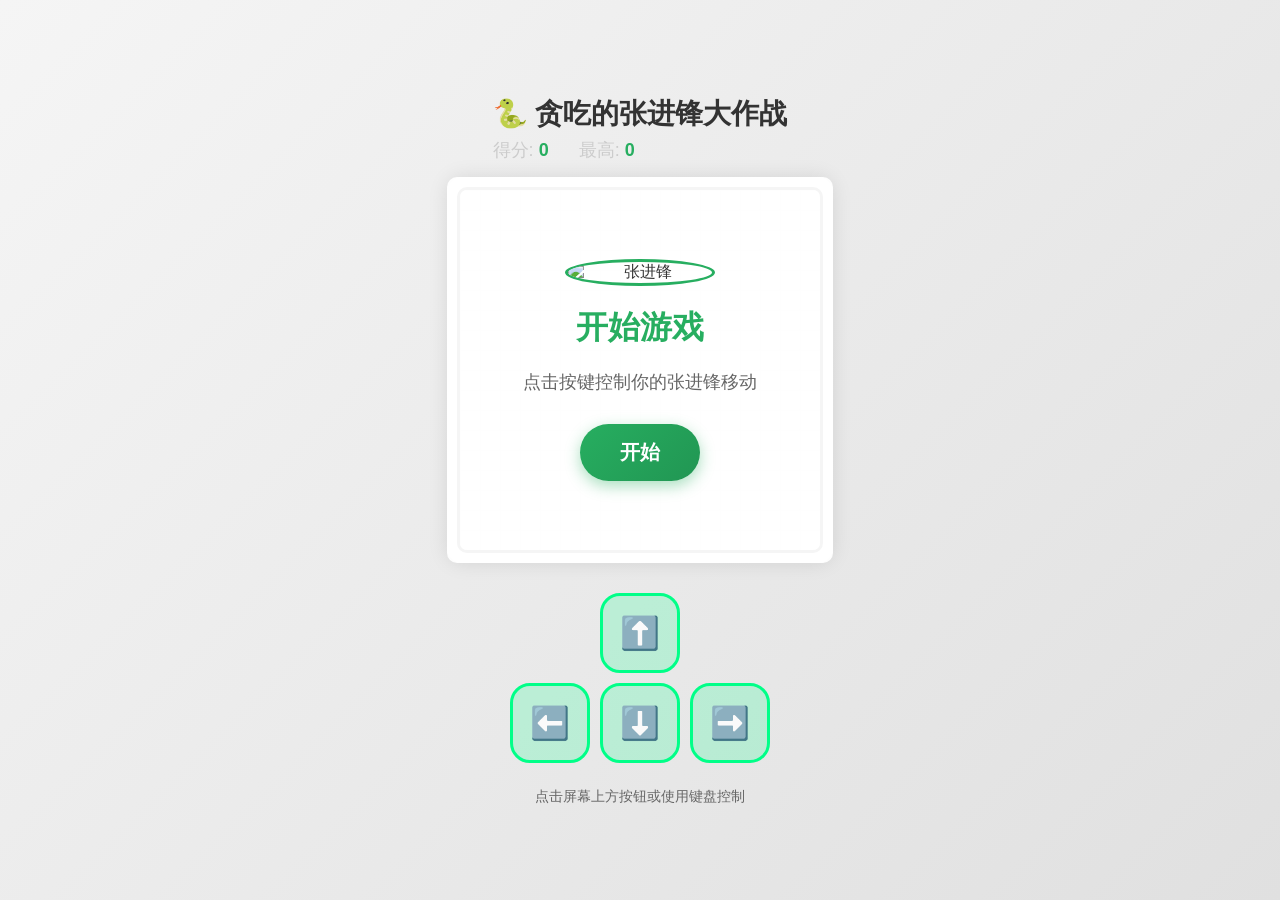
==== index.html @ 3fb78511 "fix: show text on every eat" ====
<!DOCTYPE html>
<html lang="zh-CN">
<head>
    <meta charset="UTF-8">
    <meta name="viewport" content="width=device-width, initial-scale=1.0, maximum-scale=1.0, user-scalable=no">
    <title>贪吃的张进锋大作战</title>
    <style>
        * {
            margin: 0;
            padding: 0;
            box-sizing: border-box;
            touch-action: manipulation;
        }

        body {
            font-family: 'Segoe UI', 'PingFang SC', sans-serif;
            background: linear-gradient(135deg, #f5f5f5 0%, #e0e0e0 100%);
            min-height: 100vh;
            display: flex;
            flex-direction: column;
            align-items: center;
            justify-content: center;
            overflow: hidden;
            padding: 10px;
        }

        .game-container {
            display: flex;
            flex-direction: column;
            align-items: center;
            gap: 15px;
            width: 100%;
            max-width: 400px;
        }

        .header {
            text-align: center;
            color: #fff;
        }

        .header h1 {
            font-size: 28px;
            color: #333;
            margin-bottom: 5px;
        }

        .score-board {
            display: flex;
            gap: 30px;
            font-size: 18px;
            color: #ccc;
        }

        .score-board span {
            color: #27ae60;
            font-weight: bold;
        }

        .game-wrapper {
            position: relative;
            background: #fff;
            border-radius: 15px;
            padding: 10px;
            box-shadow: 0 0 20px rgba(0,0,0,0.1);
        }

        #gameCanvas {
            display: block;
            background: #ffffff;
            border: 3px solid #333;
            border-radius: 10px;
        }

        .start-screen, .game-over-screen {
            position: absolute;
            top: 0;
            left: 0;
            right: 0;
            bottom: 0;
            background: rgba(255, 255, 255, 0.95);
            display: flex;
            flex-direction: column;
            align-items: center;
            justify-content: center;
            border-radius: 10px;
            color: #333;
            text-align: center;
            padding: 20px;
        }

        .start-screen h2, .game-over-screen h2 {
            font-size: 32px;
            color: #27ae60;
            margin-bottom: 20px;
        }

        .start-screen p, .game-over-screen p {
            font-size: 18px;
            color: #666;
            margin-bottom: 30px;
        }

        .final-score {
            font-size: 48px;
            color: #27ae60;
            font-weight: bold;
            margin: 20px 0;
        }

        .btn {
            background: linear-gradient(135deg, #27ae60 0%, #219653 100%);
            color: #fff;
            border: none;
            padding: 15px 40px;
            font-size: 20px;
            font-weight: bold;
            border-radius: 30px;
            cursor: pointer;
            box-shadow: 0 5px 15px rgba(39, 174, 96, 0.4);
            transition: transform 0.2s, box-shadow 0.2s;
        }

        .btn:active {
            transform: scale(0.95);
            box-shadow: 0 2px 10px rgba(39, 174, 96, 0.3);
        }

        .controls {
            display: grid;
            grid-template-columns: repeat(3, 1fr);
            gap: 10px;
            width: 260px;
            margin: 15px auto 0;
        }

        .control-btn {
            width: 80px;
            height: 80px;
            background: rgba(0, 255, 136, 0.2);
            border: 3px solid #00ff88;
            border-radius: 20px;
            color: #00ff88;
            font-size: 32px;
            display: flex;
            align-items: center;
            justify-content: center;
            cursor: pointer;
            transition: all 0.2s;
            user-select: none;
            -webkit-tap-highlight-color: transparent;
        }

        .control-btn:active {
            background: rgba(0, 255, 136, 0.3);
            transform: scale(0.95);
        }

        .control-btn.up { grid-column: 2; }
        .control-btn.left { grid-column: 1; grid-row: 2; }
        .control-btn.down { grid-column: 2; grid-row: 2; }
        .control-btn.right { grid-column: 3; grid-row: 2; }

        .tips { font-size: 18px;
            color: #666;
            font-size: 14px;
            text-align: center;
            margin-top: 10px;
        }

        .hidden {
            display: none !important;
        }

        @keyframes pulse {
            0%, 100% { opacity: 1; }
            50% { opacity: 0.5; }
        }

        .loading {
            animation: pulse 1.5s infinite;
        }
    </style>
</head>
<body>
    <div class="game-container">
        <div class="header">
            <h1>🐍 贪吃的张进锋大作战</h1>
            <div class="score-board">
                <div>得分: <span id="score">0</span></div>
                <div>最高: <span id="highScore">0</span></div>
            </div>
        </div>

        <div class="game-wrapper">
            <canvas id="gameCanvas"></canvas>
            
            <div class="start-screen" id="startScreen">
                <img src="https://raw.githubusercontent.com/ciccicicii/snake-game/main/images/avatar.jpg" alt="张进锋" style="width:150px;border-radius:50%;margin-bottom:20px;border:3px solid #27ae60;">
                <h2>开始游戏</h2>
                <p>点击按键控制你的张进锋移动</p>
                <button class="btn" onclick="startGame()">开始</button>
            </div>

            <div class="game-over-screen hidden" id="gameOverScreen">
                <h2>游戏结束</h2>
                <p>最终得分</p>
                <div class="final-score" id="finalScore">0</div>
                <button class="btn" onclick="startGame()">再来一局</button>
            </div>
        </div>

        <div class="controls">
            <button class="control-btn up" onclick="changeDirection('up')">⬆️</button>
            <button class="control-btn left" onclick="changeDirection('left')">⬅️</button>
            <button class="control-btn down" onclick="changeDirection('down')">⬇️</button>
            <button class="control-btn right" onclick="changeDirection('right')">➡️</button>
        </div>

        <div class="tips">点击屏幕上方按钮或使用键盘控制</div>
    </div>

    <script>
        const canvas = document.getElementById('gameCanvas');
        const ctx = canvas.getContext('2d');
        
        // 游戏配置
        const GRID_SIZE = 20;
        let GRID_COUNT = 18;
        
        // 调整画布大小
        function resizeCanvas() {
            const maxSize = Math.min(window.innerWidth - 40, 360);
            canvas.width = maxSize;
            canvas.height = maxSize;
            GRID_COUNT = Math.floor(maxSize / GRID_SIZE);
        }
        
        resizeCanvas();
        window.addEventListener('resize', resizeCanvas);
        
        // 游戏状态
        let snake = [];
        let food = {};
        let direction = 'right';
        let nextDirection = 'right';
        let score = 0;
        let combo = 0; // 连击计数器
        let highScore = localStorage.getItem('snakeHighScore') || 0;
        let gameLoop = null;
        let gameSpeed = 250;
        let isGameRunning = false;
        
        // 显示最高分
        document.getElementById('highScore').textContent = highScore;
        
        // 初始化蛇
        function initSnake() {
            snake = [
                { x: 5, y: Math.floor(GRID_COUNT / 2) },
                { x: 4, y: Math.floor(GRID_COUNT / 2) },
                { x: 3, y: Math.floor(GRID_COUNT / 2) }
            ];
        }
        
        // 生成食物
        function generateFood() {
            let validPosition = false;
            while (!validPosition) {
                food = {
                    x: Math.floor(Math.random() * GRID_COUNT),
                    y: Math.floor(Math.random() * GRID_COUNT)
                };
                validPosition = !snake.some(segment => 
                    segment.x === food.x && segment.y === food.y
                );
            }
        }
        
        // 绘制游戏
        function draw() {
            // 清空画布
            ctx.fillStyle = '#ffffff';
            ctx.fillRect(0, 0, canvas.width, canvas.height);
            
            // 绘制网格
            ctx.strokeStyle = '#eee';
            for (let i = 0; i <= GRID_COUNT; i++) {
                ctx.beginPath();
                ctx.moveTo(i * GRID_SIZE, 0);
                ctx.lineTo(i * GRID_SIZE, canvas.height);
                ctx.stroke();
                ctx.beginPath();
                ctx.moveTo(0, i * GRID_SIZE);
                ctx.lineTo(canvas.width, i * GRID_SIZE);
                ctx.stroke();
            }
            
            // 绘制食物
            const foodGradient = ctx.createRadialGradient(
                food.x * GRID_SIZE + GRID_SIZE / 2,
                food.y * GRID_SIZE + GRID_SIZE / 2,
                0,
                food.x * GRID_SIZE + GRID_SIZE / 2,
                food.y * GRID_SIZE + GRID_SIZE / 2,
                GRID_SIZE / 2
            );
            foodGradient.addColorStop(0, '#e74c3c');
            foodGradient.addColorStop(1, '#c0392b');
            ctx.fillStyle = foodGradient;
            ctx.beginPath();
            ctx.arc(
                food.x * GRID_SIZE + GRID_SIZE / 2,
                food.y * GRID_SIZE + GRID_SIZE / 2,
                GRID_SIZE / 2 - 2,
                0,
                Math.PI * 2
            );
            ctx.fill();
            
            // 绘制蛇
            snake.forEach((segment, index) => {
                const isHead = index === 0;
                const alpha = 1 - (index / snake.length) * 0.3;
                
                if (isHead) {
                    ctx.fillStyle = '#27ae60';
                    ctx.shadowColor = '#27ae60';
                    ctx.shadowBlur = 5;
                } else {
                    ctx.fillStyle = `rgba(39, 174, 96, ${alpha})`;
                    ctx.shadowBlur = 0;
                }
                
                ctx.beginPath();
                ctx.roundRect(
                    segment.x * GRID_SIZE + 1,
                    segment.y * GRID_SIZE + 1,
                    GRID_SIZE - 2,
                    GRID_SIZE - 2,
                    5
                );
                ctx.fill();
                ctx.shadowBlur = 0;
            });
        }
        
        // 更新游戏状态
        function update() {
            direction = nextDirection;
            
            const head = { ...snake[0] };
            
            switch (direction) {
                case 'up': head.y--; break;
                case 'down': head.y++; break;
                case 'left': head.x--; break;
                case 'right': head.x++; break;
            }
            
            // 撞墙检测
            if (head.x < 0 || head.x >= GRID_COUNT || head.y < 0 || head.y >= GRID_COUNT) {
                gameOver();
                return;
            }
            
            // 撞自己检测
            if (snake.some(segment => segment.x === head.x && segment.y === head.y)) {
                gameOver();
                return;
            }
            
            snake.unshift(head);
            
            // 吃到食物
            if (head.x === food.x && head.y === food.y) {
                score += 10;
                combo++; // 连击+1
                document.getElementById('score').textContent = score;
                
                // 显示特效
                showAvatarEffect();
                
                // 每50分加速
                if (score % 100 === 0 && gameSpeed > 80) {
                    gameSpeed -= 5;
                    clearInterval(gameLoop);
                    gameLoop = setInterval(gameStep, gameSpeed);
                }
                
                generateFood();
            } else {
                snake.pop();
            }
            
            draw();
        }
        
        // 单步游戏
        function gameStep() {
            update();
        }
        
        // 头像特效
        function showAvatarEffect() {
            // 连击文字 - 改成从1开始显示
            const texts = {
                1: 'Nice!',
                2: 'man!',
                3: 'Mamba out',
                4: 'what can I say?',
                5: 'This is absolutely crazy!'
            };
            
            const text = texts[combo] || '';
            
            const container = document.createElement('div');
            container.style.cssText = 'position:fixed;top:0;left:0;right:0;bottom:0;display:flex;flex-direction:column;align-items:center;justify-content:center;z-index:9999;pointer-events:none;';
            
            const avatar = document.createElement('img');
            avatar.src = 'https://raw.githubusercontent.com/ciccicicii/snake-game/main/images/avatar.jpg';
            avatar.style.cssText = 'width:0;border-radius:50%;border:6px solid #27ae60;box-shadow:0 0 50px #27ae60;';
            
            container.appendChild(avatar);
            
            if (text) {
                const textDiv = document.createElement('div');
                textDiv.textContent = text;
                textDiv.style.cssText = 'color:#fff;font-size:32px;font-weight:bold;margin-top:15px;text-shadow:2px 2px 4px rgba(0,0,0,0.8);font-family:Arial,sans-serif;';
                container.appendChild(textDiv);
            }
            
            document.body.appendChild(container);
            
            // 动画效果 - 头像出现
            setTimeout(() => {
                avatar.style.transition = 'all 0.15s ease-out';
                avatar.style.width = '180px';
            }, 10);
            
            // 文字显示
            if (text) {
                setTimeout(() => {
                    textDiv.style.transition = 'all 0.15s ease-out';
                    textDiv.style.transform = 'scale(1.1)';
                }, 100);
            }
            
            // 消失
            setTimeout(() => {
                avatar.style.transition = 'all 0.3s ease-in';
                avatar.style.width = '250px';
                avatar.style.opacity = '0';
                if (text) {
                    textDiv.style.transition = 'all 0.3s ease-in';
                    textDiv.style.opacity = '0';
                }
            }, 600);
            
            setTimeout(() => {
                container.remove();
            }, 1000);
        }
        
        // 开始游戏
        function startGame() {
            document.getElementById('startScreen').classList.add('hidden');
            document.getElementById('gameOverScreen').classList.add('hidden');
            
            initSnake();
            generateFood();
            score = 0;
            combo = 0;
            gameSpeed = 180;
            direction = 'right';
            nextDirection = 'right';
            document.getElementById('score').textContent = score;
            
            if (gameLoop) clearInterval(gameLoop);
            gameLoop = setInterval(gameStep, gameSpeed);
            isGameRunning = true;
            
            draw();
        }
        
        // 游戏结束
        function gameOver() {
            isGameRunning = false;
            clearInterval(gameLoop);
            combo = 0; // 重置连击
            
            if (score > highScore) {
                highScore = score;
                localStorage.setItem('snakeHighScore', highScore);
                document.getElementById('highScore').textContent = highScore;
            }
            
            document.getElementById('finalScore').textContent = score;
            document.getElementById('gameOverScreen').classList.remove('hidden');
        }
        
        // 改变方向
        function changeDirection(dir) {
            if (!isGameRunning) return;
            
            const opposites = {
                'up': 'down',
                'down': 'up',
                'left': 'right',
                'right': 'left'
            };
            
            if (opposites[dir] !== direction) {
                nextDirection = dir;
            }
        }
        
        // 键盘控制
        document.addEventListener('keydown', (e) => {
            if (!isGameRunning) return;
            
            const keyMap = {
                'ArrowUp': 'up',
                'ArrowDown': 'down',
                'ArrowLeft': 'left',
                'ArrowRight': 'right',
                'w': 'up',
                's': 'down',
                'a': 'left',
                'd': 'right'
            };
            
            const dir = keyMap[e.key];
            if (dir) {
                e.preventDefault();
                changeDirection(dir);
            }
        });
        
        // 触摸滑动控制
        let touchStartX = 0;
        let touchStartY = 0;
        
        canvas.addEventListener('touchstart', (e) => {
            touchStartX = e.touches[0].clientX;
            touchStartY = e.touches[0].clientY;
        });
        
        canvas.addEventListener('touchend', (e) => {
            if (!isGameRunning) return;
            
            const touchEndX = e.changedTouches[0].clientX;
            const touchEndY = e.changedTouches[0].clientY;
            
            const diffX = touchEndX - touchStartX;
            const diffY = touchEndY - touchStartY;
            
            const minSwipe = 30;
            
            if (Math.abs(diffX) > Math.abs(diffY)) {
                if (diffX > minSwipe) changeDirection('right');
                else if (diffX < -minSwipe) changeDirection('left');
            } else {
                if (diffY > minSwipe) changeDirection('down');
                else if (diffY < -minSwipe) changeDirection('up');
            }
        });
        
        // 阻止默认触摸行为
        document.addEventListener('touchmove', (e) => {
            e.preventDefault();
        }, { passive: false });
        
        // 初始化显示
        draw();
    </script>
</body>
</html>
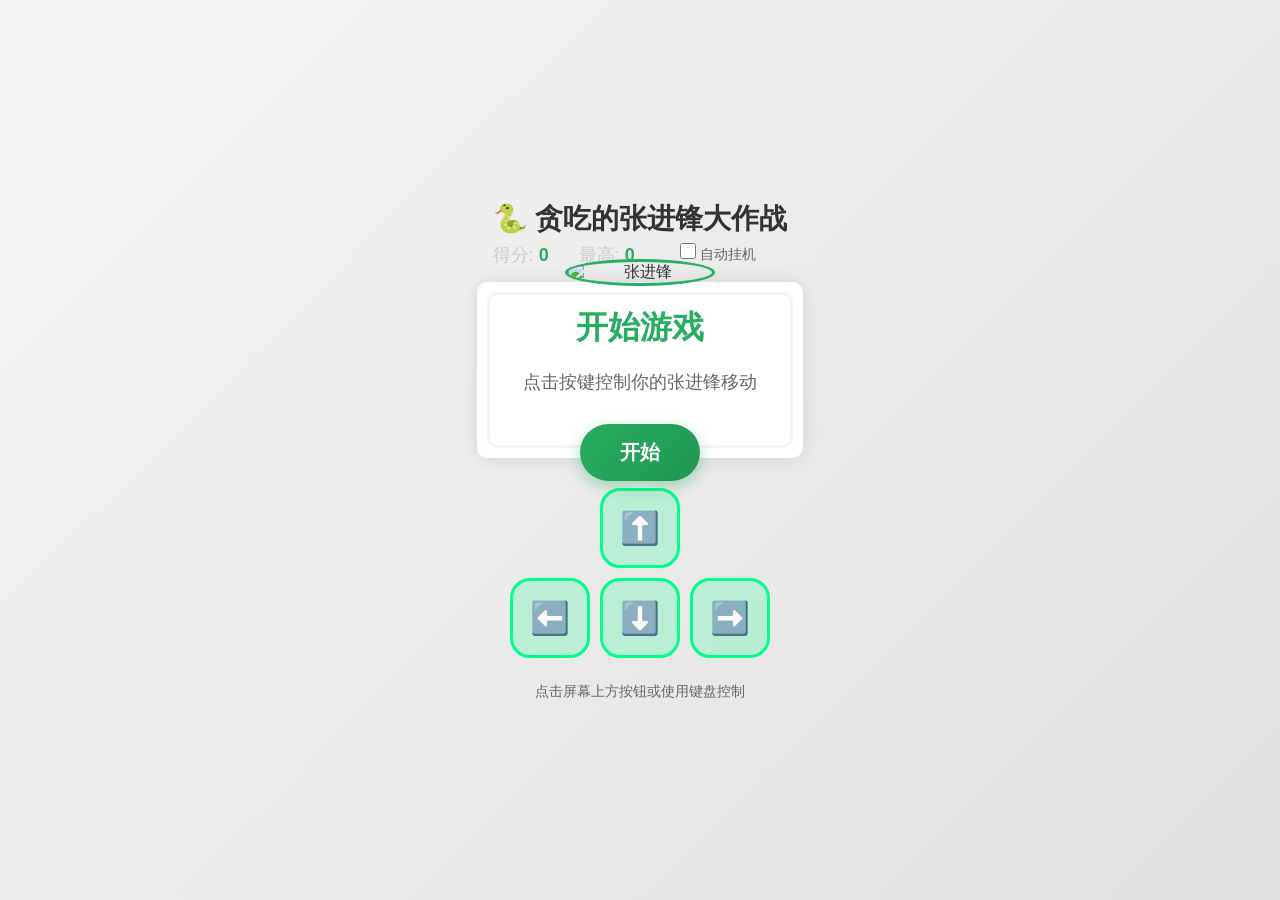
==== commit 5988c7b9: "feat: add auto mode" ====
--- a/index.html
+++ b/index.html
@@ -188,6 +188,11 @@
             <div class="score-board">
                 <div>得分: <span id="score">0</span></div>
                 <div>最高: <span id="highScore">0</span></div>
+                <div style="margin-left:15px;">
+                    <label style="color:#666;font-size:14px;cursor:pointer;">
+                        <input type="checkbox" id="autoMode" onchange="toggleAutoMode(this.checked)" style="width:16px;height:16px;"> 自动挂机
+                    </label>
+                </div>
             </div>
         </div>
 
@@ -249,6 +254,73 @@
         let gameLoop = null;
         let gameSpeed = 250;
         let isGameRunning = false;
+        let autoMode = false; // 作弊模式
+        let autoLoop = null; // 自动模式定时器
+        
+        // BFS 寻路算法
+        function findPath() {
+            const head = snake[0];
+            const target = food;
+            
+            // BFS
+            const queue = [{ x: head.x, y: head.y, path: [] }];
+            const visited = new Set();
+            visited.add(`${head.x},${head.y}`);
+            
+            while (queue.length > 0) {
+                const current = queue.shift();
+                
+                if (current.x === target.x && current.y === target.y) {
+                    return current.path[0]; // 返回第一步
+                }
+                
+                // 四个方向
+                const directions = [
+                    { dx: 0, dy: -1, dir: 'up' },
+                    { dx: 0, dy: 1, dir: 'down' },
+                    { dx: -1, dy: 0, dir: 'left' },
+                    { dx: 1, dy: 0, dir: 'right' }
+                ];
+                
+                for (const d of directions) {
+                    const nx = current.x + d.dx;
+                    const ny = current.y + d.dy;
+                    const key = `${nx},${ny}`;
+                    
+                    // 检查边界
+                    if (nx < 0 || nx >= GRID_COUNT || ny < 0 || ny >= GRID_COUNT) continue;
+                    
+                    // 检查是否撞到自己
+                    if (snake.some(s => s.x === nx && s.y === ny)) continue;
+                    
+                    // 检查是否访问过（但路径很短时可以走自己的尾巴）
+                    if (visited.has(key)) continue;
+                    
+                    visited.add(key);
+                    queue.push({
+                        x: nx,
+                        y: ny,
+                        path: [...current.path, d.dir]
+                    });
+                }
+            }
+            
+            return null; // 没找到路径
+        }
+        
+        // 自动模式移动
+        function autoMove() {
+            if (!autoMode || !isGameRunning) return;
+            
+            const nextDir = findPath();
+            if (nextDir) {
+                // 不能直接掉头
+                const opposites = { 'up': 'down', 'down': 'up', 'left': 'right', 'right': 'left' };
+                if (opposites[nextDir] !== direction) {
+                    nextDirection = nextDir;
+                }
+            }
+        }
         
         // 显示最高分
         document.getElementById('highScore').textContent = highScore;
@@ -475,6 +547,33 @@
             nextDirection = 'right';
             document.getElementById('score').textContent = score;
             
+            // 获取自动模式状态
+            autoMode = document.getElementById('autoMode').checked;
+            
+            if (gameLoop) clearInterval(gameLoop);
+            gameLoop = setInterval(gameStep, gameSpeed);
+            isGameRunning = true;
+            
+            // 启动自动移动
+            if (autoLoop) clearInterval(autoLoop);
+            if (autoMode) {
+                autoLoop = setInterval(autoMove, 100);
+            }
+            
+            draw();
+        }
+        
+        // 切换自动模式
+        function toggleAutoMode(enabled) {
+            autoMode = enabled;
+            if (enabled && isGameRunning) {
+                if (autoLoop) clearInterval(autoLoop);
+                autoLoop = setInterval(autoMove, 100);
+            } else if (!enabled && autoLoop) {
+                clearInterval(autoLoop);
+            }
+        }
+            
             if (gameLoop) clearInterval(gameLoop);
             gameLoop = setInterval(gameStep, gameSpeed);
             isGameRunning = true;
@@ -486,6 +585,7 @@
         function gameOver() {
             isGameRunning = false;
             clearInterval(gameLoop);
+            if (autoLoop) clearInterval(autoLoop);
             combo = 0; // 重置连击
             
             if (score > highScore) {
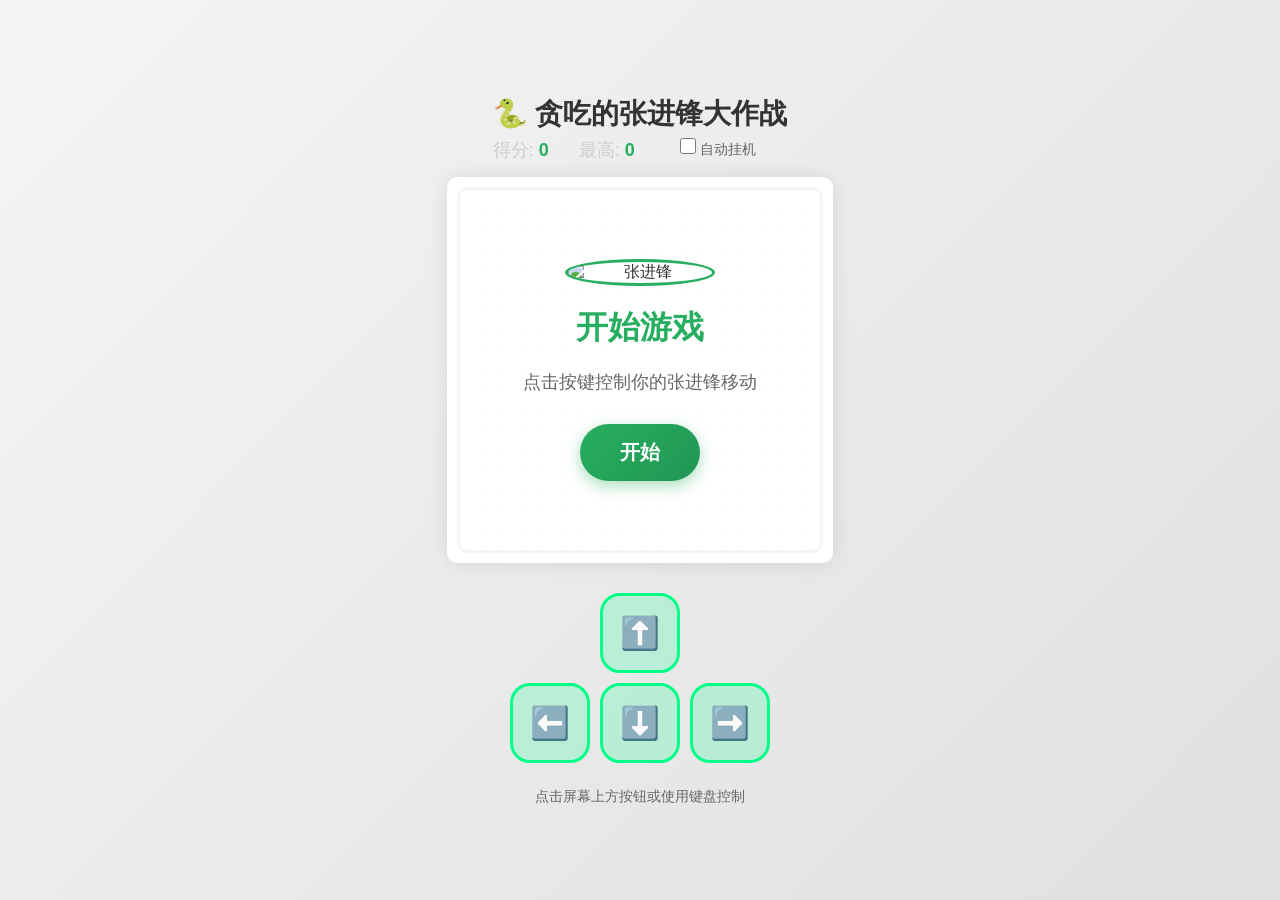
==== commit 4446cc04: "fix: syntax error" ====
--- a/index.html
+++ b/index.html
@@ -574,12 +574,6 @@
             }
         }
             
-            if (gameLoop) clearInterval(gameLoop);
-            gameLoop = setInterval(gameStep, gameSpeed);
-            isGameRunning = true;
-            
-            draw();
-        }
         
         // 游戏结束
         function gameOver() {
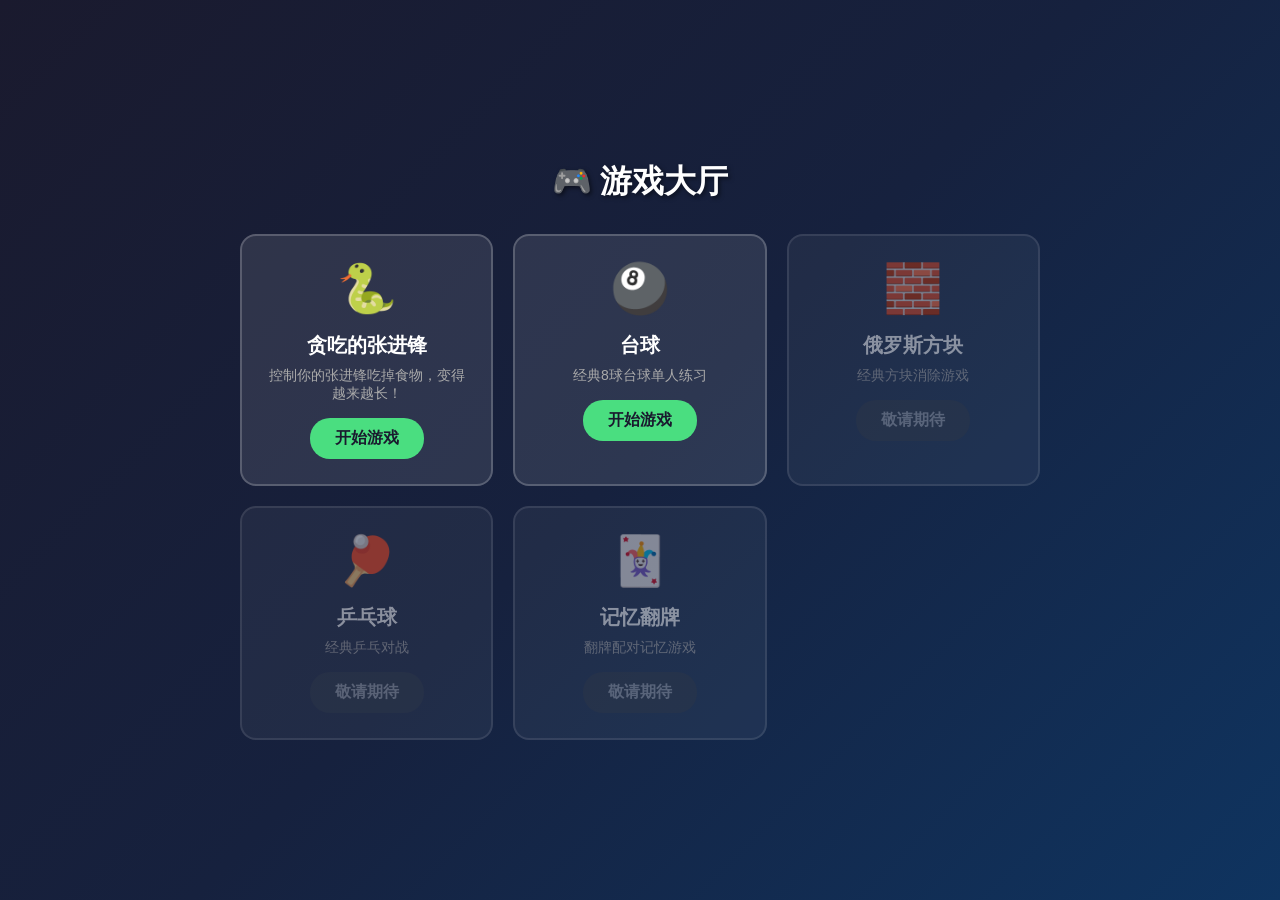
==== commit 733d9866: "Add game hub with pool game and snake game" ====
--- a/index.html
+++ b/index.html
@@ -1,671 +1,155 @@
-<!DOCTYPE html>
-<html lang="zh-CN">
-<head>
-    <meta charset="UTF-8">
-    <meta name="viewport" content="width=device-width, initial-scale=1.0, maximum-scale=1.0, user-scalable=no">
-    <title>贪吃的张进锋大作战</title>
-    <style>
-        * {
-            margin: 0;
-            padding: 0;
-            box-sizing: border-box;
-            touch-action: manipulation;
-        }
-
-        body {
-            font-family: 'Segoe UI', 'PingFang SC', sans-serif;
-            background: linear-gradient(135deg, #f5f5f5 0%, #e0e0e0 100%);
-            min-height: 100vh;
-            display: flex;
-            flex-direction: column;
-            align-items: center;
-            justify-content: center;
-            overflow: hidden;
-            padding: 10px;
-        }
-
-        .game-container {
-            display: flex;
-            flex-direction: column;
-            align-items: center;
-            gap: 15px;
-            width: 100%;
-            max-width: 400px;
-        }
-
-        .header {
-            text-align: center;
-            color: #fff;
-        }
-
-        .header h1 {
-            font-size: 28px;
-            color: #333;
-            margin-bottom: 5px;
-        }
-
-        .score-board {
-            display: flex;
-            gap: 30px;
-            font-size: 18px;
-            color: #ccc;
-        }
-
-        .score-board span {
-            color: #27ae60;
-            font-weight: bold;
-        }
-
-        .game-wrapper {
-            position: relative;
-            background: #fff;
-            border-radius: 15px;
-            padding: 10px;
-            box-shadow: 0 0 20px rgba(0,0,0,0.1);
-        }
-
-        #gameCanvas {
-            display: block;
-            background: #ffffff;
-            border: 3px solid #333;
-            border-radius: 10px;
-        }
-
-        .start-screen, .game-over-screen {
-            position: absolute;
-            top: 0;
-            left: 0;
-            right: 0;
-            bottom: 0;
-            background: rgba(255, 255, 255, 0.95);
-            display: flex;
-            flex-direction: column;
-            align-items: center;
-            justify-content: center;
-            border-radius: 10px;
-            color: #333;
-            text-align: center;
-            padding: 20px;
-        }
-
-        .start-screen h2, .game-over-screen h2 {
-            font-size: 32px;
-            color: #27ae60;
-            margin-bottom: 20px;
-        }
-
-        .start-screen p, .game-over-screen p {
-            font-size: 18px;
-            color: #666;
-            margin-bottom: 30px;
-        }
-
-        .final-score {
-            font-size: 48px;
-            color: #27ae60;
-            font-weight: bold;
-            margin: 20px 0;
-        }
-
-        .btn {
-            background: linear-gradient(135deg, #27ae60 0%, #219653 100%);
-            color: #fff;
-            border: none;
-            padding: 15px 40px;
-            font-size: 20px;
-            font-weight: bold;
-            border-radius: 30px;
-            cursor: pointer;
-            box-shadow: 0 5px 15px rgba(39, 174, 96, 0.4);
-            transition: transform 0.2s, box-shadow 0.2s;
-        }
-
-        .btn:active {
-            transform: scale(0.95);
-            box-shadow: 0 2px 10px rgba(39, 174, 96, 0.3);
-        }
-
-        .controls {
-            display: grid;
-            grid-template-columns: repeat(3, 1fr);
-            gap: 10px;
-            width: 260px;
-            margin: 15px auto 0;
-        }
-
-        .control-btn {
-            width: 80px;
-            height: 80px;
-            background: rgba(0, 255, 136, 0.2);
-            border: 3px solid #00ff88;
-            border-radius: 20px;
-            color: #00ff88;
-            font-size: 32px;
-            display: flex;
-            align-items: center;
-            justify-content: center;
-            cursor: pointer;
-            transition: all 0.2s;
-            user-select: none;
-            -webkit-tap-highlight-color: transparent;
-        }
-
-        .control-btn:active {
-            background: rgba(0, 255, 136, 0.3);
-            transform: scale(0.95);
-        }
-
-        .control-btn.up { grid-column: 2; }
-        .control-btn.left { grid-column: 1; grid-row: 2; }
-        .control-btn.down { grid-column: 2; grid-row: 2; }
-        .control-btn.right { grid-column: 3; grid-row: 2; }
-
-        .tips { font-size: 18px;
-            color: #666;
-            font-size: 14px;
-            text-align: center;
-            margin-top: 10px;
-        }
-
-        .hidden {
-            display: none !important;
-        }
-
-        @keyframes pulse {
-            0%, 100% { opacity: 1; }
-            50% { opacity: 0.5; }
-        }
-
-        .loading {
-            animation: pulse 1.5s infinite;
-        }
-    </style>
-</head>
-<body>
-    <div class="game-container">
-        <div class="header">
-            <h1>🐍 贪吃的张进锋大作战</h1>
-            <div class="score-board">
-                <div>得分: <span id="score">0</span></div>
-                <div>最高: <span id="highScore">0</span></div>
-                <div style="margin-left:15px;">
-                    <label style="color:#666;font-size:14px;cursor:pointer;">
-                        <input type="checkbox" id="autoMode" onchange="toggleAutoMode(this.checked)" style="width:16px;height:16px;"> 自动挂机
-                    </label>
-                </div>
-            </div>
-        </div>
-
-        <div class="game-wrapper">
-            <canvas id="gameCanvas"></canvas>
-            
-            <div class="start-screen" id="startScreen">
-                <img src="https://raw.githubusercontent.com/ciccicicii/snake-game/main/images/avatar.jpg" alt="张进锋" style="width:150px;border-radius:50%;margin-bottom:20px;border:3px solid #27ae60;">
-                <h2>开始游戏</h2>
-                <p>点击按键控制你的张进锋移动</p>
-                <button class="btn" onclick="startGame()">开始</button>
-            </div>
-
-            <div class="game-over-screen hidden" id="gameOverScreen">
-                <h2>游戏结束</h2>
-                <p>最终得分</p>
-                <div class="final-score" id="finalScore">0</div>
-                <button class="btn" onclick="startGame()">再来一局</button>
-            </div>
-        </div>
-
-        <div class="controls">
-            <button class="control-btn up" onclick="changeDirection('up')">⬆️</button>
-            <button class="control-btn left" onclick="changeDirection('left')">⬅️</button>
-            <button class="control-btn down" onclick="changeDirection('down')">⬇️</button>
-            <button class="control-btn right" onclick="changeDirection('right')">➡️</button>
-        </div>
-
-        <div class="tips">点击屏幕上方按钮或使用键盘控制</div>
-    </div>
-
-    <script>
-        const canvas = document.getElementById('gameCanvas');
-        const ctx = canvas.getContext('2d');
-        
-        // 游戏配置
-        const GRID_SIZE = 20;
-        let GRID_COUNT = 18;
-        
-        // 调整画布大小
-        function resizeCanvas() {
-            const maxSize = Math.min(window.innerWidth - 40, 360);
-            canvas.width = maxSize;
-            canvas.height = maxSize;
-            GRID_COUNT = Math.floor(maxSize / GRID_SIZE);
-        }
-        
-        resizeCanvas();
-        window.addEventListener('resize', resizeCanvas);
-        
-        // 游戏状态
-        let snake = [];
-        let food = {};
-        let direction = 'right';
-        let nextDirection = 'right';
-        let score = 0;
-        let combo = 0; // 连击计数器
-        let highScore = localStorage.getItem('snakeHighScore') || 0;
-        let gameLoop = null;
-        let gameSpeed = 250;
-        let isGameRunning = false;
-        let autoMode = false; // 作弊模式
-        let autoLoop = null; // 自动模式定时器
-        
-        // BFS 寻路算法
-        function findPath() {
-            const head = snake[0];
-            const target = food;
-            
-            // BFS
-            const queue = [{ x: head.x, y: head.y, path: [] }];
-            const visited = new Set();
-            visited.add(`${head.x},${head.y}`);
-            
-            while (queue.length > 0) {
-                const current = queue.shift();
-                
-                if (current.x === target.x && current.y === target.y) {
-                    return current.path[0]; // 返回第一步
-                }
-                
-                // 四个方向
-                const directions = [
-                    { dx: 0, dy: -1, dir: 'up' },
-                    { dx: 0, dy: 1, dir: 'down' },
-                    { dx: -1, dy: 0, dir: 'left' },
-                    { dx: 1, dy: 0, dir: 'right' }
-                ];
-                
-                for (const d of directions) {
-                    const nx = current.x + d.dx;
-                    const ny = current.y + d.dy;
-                    const key = `${nx},${ny}`;
-                    
-                    // 检查边界
-                    if (nx < 0 || nx >= GRID_COUNT || ny < 0 || ny >= GRID_COUNT) continue;
-                    
-                    // 检查是否撞到自己
-                    if (snake.some(s => s.x === nx && s.y === ny)) continue;
-                    
-                    // 检查是否访问过（但路径很短时可以走自己的尾巴）
-                    if (visited.has(key)) continue;
-                    
-                    visited.add(key);
-                    queue.push({
-                        x: nx,
-                        y: ny,
-                        path: [...current.path, d.dir]
-                    });
-                }
-            }
-            
-            return null; // 没找到路径
-        }
-        
-        // 自动模式移动
-        function autoMove() {
-            if (!autoMode || !isGameRunning) return;
-            
-            const nextDir = findPath();
-            if (nextDir) {
-                // 不能直接掉头
-                const opposites = { 'up': 'down', 'down': 'up', 'left': 'right', 'right': 'left' };
-                if (opposites[nextDir] !== direction) {
-                    nextDirection = nextDir;
-                }
-            }
-        }
-        
-        // 显示最高分
-        document.getElementById('highScore').textContent = highScore;
-        
-        // 初始化蛇
-        function initSnake() {
-            snake = [
-                { x: 5, y: Math.floor(GRID_COUNT / 2) },
-                { x: 4, y: Math.floor(GRID_COUNT / 2) },
-                { x: 3, y: Math.floor(GRID_COUNT / 2) }
-            ];
-        }
-        
-        // 生成食物
-        function generateFood() {
-            let validPosition = false;
-            while (!validPosition) {
-                food = {
-                    x: Math.floor(Math.random() * GRID_COUNT),
-                    y: Math.floor(Math.random() * GRID_COUNT)
-                };
-                validPosition = !snake.some(segment => 
-                    segment.x === food.x && segment.y === food.y
-                );
-            }
-        }
-        
-        // 绘制游戏
-        function draw() {
-            // 清空画布
-            ctx.fillStyle = '#ffffff';
-            ctx.fillRect(0, 0, canvas.width, canvas.height);
-            
-            // 绘制网格
-            ctx.strokeStyle = '#eee';
-            for (let i = 0; i <= GRID_COUNT; i++) {
-                ctx.beginPath();
-                ctx.moveTo(i * GRID_SIZE, 0);
-                ctx.lineTo(i * GRID_SIZE, canvas.height);
-                ctx.stroke();
-                ctx.beginPath();
-                ctx.moveTo(0, i * GRID_SIZE);
-                ctx.lineTo(canvas.width, i * GRID_SIZE);
-                ctx.stroke();
-            }
-            
-            // 绘制食物
-            const foodGradient = ctx.createRadialGradient(
-                food.x * GRID_SIZE + GRID_SIZE / 2,
-                food.y * GRID_SIZE + GRID_SIZE / 2,
-                0,
-                food.x * GRID_SIZE + GRID_SIZE / 2,
-                food.y * GRID_SIZE + GRID_SIZE / 2,
-                GRID_SIZE / 2
-            );
-            foodGradient.addColorStop(0, '#e74c3c');
-            foodGradient.addColorStop(1, '#c0392b');
-            ctx.fillStyle = foodGradient;
-            ctx.beginPath();
-            ctx.arc(
-                food.x * GRID_SIZE + GRID_SIZE / 2,
-                food.y * GRID_SIZE + GRID_SIZE / 2,
-                GRID_SIZE / 2 - 2,
-                0,
-                Math.PI * 2
-            );
-            ctx.fill();
-            
-            // 绘制蛇
-            snake.forEach((segment, index) => {
-                const isHead = index === 0;
-                const alpha = 1 - (index / snake.length) * 0.3;
-                
-                if (isHead) {
-                    ctx.fillStyle = '#27ae60';
-                    ctx.shadowColor = '#27ae60';
-                    ctx.shadowBlur = 5;
-                } else {
-                    ctx.fillStyle = `rgba(39, 174, 96, ${alpha})`;
-                    ctx.shadowBlur = 0;
-                }
-                
-                ctx.beginPath();
-                ctx.roundRect(
-                    segment.x * GRID_SIZE + 1,
-                    segment.y * GRID_SIZE + 1,
-                    GRID_SIZE - 2,
-                    GRID_SIZE - 2,
-                    5
-                );
-                ctx.fill();
-                ctx.shadowBlur = 0;
-            });
-        }
-        
-        // 更新游戏状态
-        function update() {
-            direction = nextDirection;
-            
-            const head = { ...snake[0] };
-            
-            switch (direction) {
-                case 'up': head.y--; break;
-                case 'down': head.y++; break;
-                case 'left': head.x--; break;
-                case 'right': head.x++; break;
-            }
-            
-            // 撞墙检测
-            if (head.x < 0 || head.x >= GRID_COUNT || head.y < 0 || head.y >= GRID_COUNT) {
-                gameOver();
-                return;
-            }
-            
-            // 撞自己检测
-            if (snake.some(segment => segment.x === head.x && segment.y === head.y)) {
-                gameOver();
-                return;
-            }
-            
-            snake.unshift(head);
-            
-            // 吃到食物
-            if (head.x === food.x && head.y === food.y) {
-                score += 10;
-                combo++; // 连击+1
-                document.getElementById('score').textContent = score;
-                
-                // 显示特效
-                showAvatarEffect();
-                
-                // 每50分加速
-                if (score % 100 === 0 && gameSpeed > 80) {
-                    gameSpeed -= 5;
-                    clearInterval(gameLoop);
-                    gameLoop = setInterval(gameStep, gameSpeed);
-                }
-                
-                generateFood();
-            } else {
-                snake.pop();
-            }
-            
-            draw();
-        }
-        
-        // 单步游戏
-        function gameStep() {
-            update();
-        }
-        
-        // 头像特效
-        function showAvatarEffect() {
-            // 连击文字 - 改成从1开始显示
-            const texts = {
-                1: 'Nice!',
-                2: 'man!',
-                3: 'Mamba out',
-                4: 'what can I say?',
-                5: 'This is absolutely crazy!'
-            };
-            
-            const text = texts[combo] || '';
-            
-            const container = document.createElement('div');
-            container.style.cssText = 'position:fixed;top:0;left:0;right:0;bottom:0;display:flex;flex-direction:column;align-items:center;justify-content:center;z-index:9999;pointer-events:none;';
-            
-            const avatar = document.createElement('img');
-            avatar.src = 'https://raw.githubusercontent.com/ciccicicii/snake-game/main/images/avatar.jpg';
-            avatar.style.cssText = 'width:0;border-radius:50%;border:6px solid #27ae60;box-shadow:0 0 50px #27ae60;';
-            
-            container.appendChild(avatar);
-            
-            if (text) {
-                const textDiv = document.createElement('div');
-                textDiv.textContent = text;
-                textDiv.style.cssText = 'color:#fff;font-size:32px;font-weight:bold;margin-top:15px;text-shadow:2px 2px 4px rgba(0,0,0,0.8);font-family:Arial,sans-serif;';
-                container.appendChild(textDiv);
-            }
-            
-            document.body.appendChild(container);
-            
-            // 动画效果 - 头像出现
-            setTimeout(() => {
-                avatar.style.transition = 'all 0.15s ease-out';
-                avatar.style.width = '180px';
-            }, 10);
-            
-            // 文字显示
-            if (text) {
-                setTimeout(() => {
-                    textDiv.style.transition = 'all 0.15s ease-out';
-                    textDiv.style.transform = 'scale(1.1)';
-                }, 100);
-            }
-            
-            // 消失
-            setTimeout(() => {
-                avatar.style.transition = 'all 0.3s ease-in';
-                avatar.style.width = '250px';
-                avatar.style.opacity = '0';
-                if (text) {
-                    textDiv.style.transition = 'all 0.3s ease-in';
-                    textDiv.style.opacity = '0';
-                }
-            }, 600);
-            
-            setTimeout(() => {
-                container.remove();
-            }, 1000);
-        }
-        
-        // 开始游戏
-        function startGame() {
-            document.getElementById('startScreen').classList.add('hidden');
-            document.getElementById('gameOverScreen').classList.add('hidden');
-            
-            initSnake();
-            generateFood();
-            score = 0;
-            combo = 0;
-            gameSpeed = 180;
-            direction = 'right';
-            nextDirection = 'right';
-            document.getElementById('score').textContent = score;
-            
-            // 获取自动模式状态
-            autoMode = document.getElementById('autoMode').checked;
-            
-            if (gameLoop) clearInterval(gameLoop);
-            gameLoop = setInterval(gameStep, gameSpeed);
-            isGameRunning = true;
-            
-            // 启动自动移动
-            if (autoLoop) clearInterval(autoLoop);
-            if (autoMode) {
-                autoLoop = setInterval(autoMove, 100);
-            }
-            
-            draw();
-        }
-        
-        // 切换自动模式
-        function toggleAutoMode(enabled) {
-            autoMode = enabled;
-            if (enabled && isGameRunning) {
-                if (autoLoop) clearInterval(autoLoop);
-                autoLoop = setInterval(autoMove, 100);
-            } else if (!enabled && autoLoop) {
-                clearInterval(autoLoop);
-            }
-        }
-            
-        
-        // 游戏结束
-        function gameOver() {
-            isGameRunning = false;
-            clearInterval(gameLoop);
-            if (autoLoop) clearInterval(autoLoop);
-            combo = 0; // 重置连击
-            
-            if (score > highScore) {
-                highScore = score;
-                localStorage.setItem('snakeHighScore', highScore);
-                document.getElementById('highScore').textContent = highScore;
-            }
-            
-            document.getElementById('finalScore').textContent = score;
-            document.getElementById('gameOverScreen').classList.remove('hidden');
-        }
-        
-        // 改变方向
-        function changeDirection(dir) {
-            if (!isGameRunning) return;
-            
-            const opposites = {
-                'up': 'down',
-                'down': 'up',
-                'left': 'right',
-                'right': 'left'
-            };
-            
-            if (opposites[dir] !== direction) {
-                nextDirection = dir;
-            }
-        }
-        
-        // 键盘控制
-        document.addEventListener('keydown', (e) => {
-            if (!isGameRunning) return;
-            
-            const keyMap = {
-                'ArrowUp': 'up',
-                'ArrowDown': 'down',
-                'ArrowLeft': 'left',
-                'ArrowRight': 'right',
-                'w': 'up',
-                's': 'down',
-                'a': 'left',
-                'd': 'right'
-            };
-            
-            const dir = keyMap[e.key];
-            if (dir) {
-                e.preventDefault();
-                changeDirection(dir);
-            }
-        });
-        
-        // 触摸滑动控制
-        let touchStartX = 0;
-        let touchStartY = 0;
-        
-        canvas.addEventListener('touchstart', (e) => {
-            touchStartX = e.touches[0].clientX;
-            touchStartY = e.touches[0].clientY;
-        });
-        
-        canvas.addEventListener('touchend', (e) => {
-            if (!isGameRunning) return;
-            
-            const touchEndX = e.changedTouches[0].clientX;
-            const touchEndY = e.changedTouches[0].clientY;
-            
-            const diffX = touchEndX - touchStartX;
-            const diffY = touchEndY - touchStartY;
-            
-            const minSwipe = 30;
-            
-            if (Math.abs(diffX) > Math.abs(diffY)) {
-                if (diffX > minSwipe) changeDirection('right');
-                else if (diffX < -minSwipe) changeDirection('left');
-            } else {
-                if (diffY > minSwipe) changeDirection('down');
-                else if (diffY < -minSwipe) changeDirection('up');
-            }
-        });
-        
-        // 阻止默认触摸行为
-        document.addEventListener('touchmove', (e) => {
-            e.preventDefault();
-        }, { passive: false });
-        
-        // 初始化显示
-        draw();
-    </script>
-</body>
-</html>
+<!DOCTYPE html>
+<html lang="zh-CN">
+<head>
+    <meta charset="UTF-8">
+    <meta name="viewport" content="width=device-width, initial-scale=1.0, user-scalable=no">
+    <title>游戏大厅 - 小游戏集合</title>
+    <style>
+        * {
+            margin: 0;
+            padding: 0;
+            box-sizing: border-box;
+        }
+        
+        body {
+            font-family: 'Segoe UI', sans-serif;
+            min-height: 100vh;
+            display: flex;
+            flex-direction: column;
+            align-items: center;
+            justify-content: center;
+            padding: 20px;
+            background: linear-gradient(135deg, #1a1a2e 0%, #16213e 50%, #0f3460 100%);
+        }
+        
+        h1 {
+            color: #fff;
+            font-size: 32px;
+            margin-bottom: 30px;
+            text-align: center;
+            text-shadow: 2px 2px 4px rgba(0,0,0,0.5);
+        }
+        
+        .game-container {
+            width: 100%;
+            max-width: 800px;
+        }
+        
+        .game-menu {
+            display: grid;
+            grid-template-columns: repeat(auto-fit, minmax(200px, 1fr));
+            gap: 20px;
+        }
+        
+        .game-card {
+            background: rgba(255,255,255,0.1);
+            border: 2px solid rgba(255,255,255,0.2);
+            border-radius: 16px;
+            padding: 25px;
+            text-align: center;
+            transition: all 0.3s;
+            cursor: pointer;
+            text-decoration: none;
+            color: #fff;
+        }
+        
+        .game-card:hover {
+            transform: translateY(-5px);
+            border-color: #4ade80;
+            box-shadow: 0 10px 30px rgba(74,222,128,0.3);
+        }
+        
+        .game-card.disabled {
+            opacity: 0.5;
+            cursor: not-allowed;
+        }
+        
+        .game-card.disabled:hover {
+            transform: none;
+            border-color: rgba(255,255,255,0.2);
+            box-shadow: none;
+        }
+        
+        .game-icon {
+            font-size: 48px;
+            margin-bottom: 15px;
+        }
+        
+        .game-card h3 {
+            font-size: 20px;
+            margin-bottom: 8px;
+        }
+        
+        .game-card p {
+            font-size: 14px;
+            color: #aaa;
+            margin-bottom: 15px;
+        }
+        
+        .play-btn {
+            display: inline-block;
+            background: #4ade80;
+            color: #1a1a2e;
+            padding: 10px 25px;
+            border-radius: 20px;
+            font-weight: bold;
+            transition: background 0.3s;
+        }
+        
+        .game-card:hover .play-btn {
+            background: #22c55e;
+        }
+        
+        .coming-soon {
+            display: inline-block;
+            background: #374151;
+            color: #9ca3af;
+            padding: 10px 25px;
+            border-radius: 20px;
+            font-weight: bold;
+        }
+    </style>
+</head>
+<body>
+    <h1>🎮 游戏大厅</h1>
+    
+    <div class="game-container">
+        <div class="game-menu">
+            <a href="snake.html" class="game-card">
+                <div class="game-icon">🐍</div>
+                <h3>贪吃的张进锋</h3>
+                <p>控制你的张进锋吃掉食物，变得越来越长！</p>
+                <span class="play-btn">开始游戏</span>
+            </a>
+            
+            <a href="pool.html" class="game-card">
+                <div class="game-icon">🎱</div>
+                <h3>台球</h3>
+                <p>经典8球台球单人练习</p>
+                <span class="play-btn">开始游戏</span>
+            </a>
+            
+            <div class="game-card disabled">
+                <div class="game-icon">🧱</div>
+                <h3>俄罗斯方块</h3>
+                <p>经典方块消除游戏</p>
+                <span class="coming-soon">敬请期待</span>
+            </div>
+            
+            <div class="game-card disabled">
+                <div class="game-icon">🏓</div>
+                <h3>乒乓球</h3>
+                <p>经典乒乓对战</p>
+                <span class="coming-soon">敬请期待</span>
+            </div>
+            
+            <div class="game-card disabled">
+                <div class="game-icon">🃏</div>
+                <h3>记忆翻牌</h3>
+                <p>翻牌配对记忆游戏</p>
+                <span class="coming-soon">敬请期待</span>
+            </div>
+        </div>
+    </div>
+</body>
+</html>
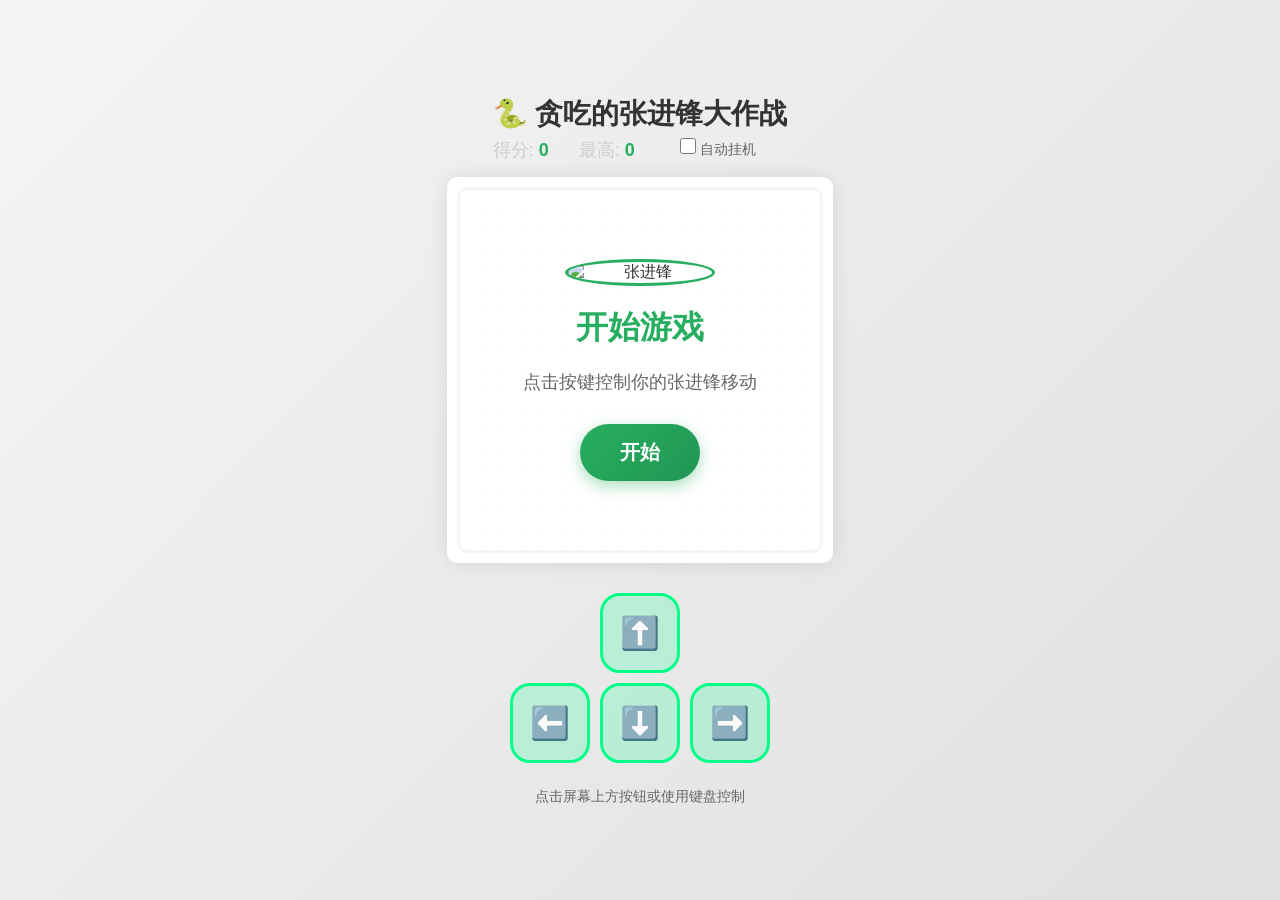
==== commit 42eb6020: "Merge: resolve conflict, use new game hub version" ====
--- a/index.html
+++ b/index.html
@@ -2,154 +2,670 @@
 <html lang="zh-CN">
 <head>
     <meta charset="UTF-8">
-    <meta name="viewport" content="width=device-width, initial-scale=1.0, user-scalable=no">
-    <title>游戏大厅 - 小游戏集合</title>
+    <meta name="viewport" content="width=device-width, initial-scale=1.0, maximum-scale=1.0, user-scalable=no">
+    <title>贪吃的张进锋大作战</title>
     <style>
         * {
             margin: 0;
             padding: 0;
             box-sizing: border-box;
-        }
-        
+            touch-action: manipulation;
+        }
+
         body {
-            font-family: 'Segoe UI', sans-serif;
+            font-family: 'Segoe UI', 'PingFang SC', sans-serif;
+            background: linear-gradient(135deg, #f5f5f5 0%, #e0e0e0 100%);
             min-height: 100vh;
             display: flex;
             flex-direction: column;
             align-items: center;
             justify-content: center;
+            overflow: hidden;
+            padding: 10px;
+        }
+
+        .game-container {
+            display: flex;
+            flex-direction: column;
+            align-items: center;
+            gap: 15px;
+            width: 100%;
+            max-width: 400px;
+        }
+
+        .header {
+            text-align: center;
+            color: #fff;
+        }
+
+        .header h1 {
+            font-size: 28px;
+            color: #333;
+            margin-bottom: 5px;
+        }
+
+        .score-board {
+            display: flex;
+            gap: 30px;
+            font-size: 18px;
+            color: #ccc;
+        }
+
+        .score-board span {
+            color: #27ae60;
+            font-weight: bold;
+        }
+
+        .game-wrapper {
+            position: relative;
+            background: #fff;
+            border-radius: 15px;
+            padding: 10px;
+            box-shadow: 0 0 20px rgba(0,0,0,0.1);
+        }
+
+        #gameCanvas {
+            display: block;
+            background: #ffffff;
+            border: 3px solid #333;
+            border-radius: 10px;
+        }
+
+        .start-screen, .game-over-screen {
+            position: absolute;
+            top: 0;
+            left: 0;
+            right: 0;
+            bottom: 0;
+            background: rgba(255, 255, 255, 0.95);
+            display: flex;
+            flex-direction: column;
+            align-items: center;
+            justify-content: center;
+            border-radius: 10px;
+            color: #333;
+            text-align: center;
             padding: 20px;
-            background: linear-gradient(135deg, #1a1a2e 0%, #16213e 50%, #0f3460 100%);
-        }
-        
-        h1 {
+        }
+
+        .start-screen h2, .game-over-screen h2 {
+            font-size: 32px;
+            color: #27ae60;
+            margin-bottom: 20px;
+        }
+
+        .start-screen p, .game-over-screen p {
+            font-size: 18px;
+            color: #666;
+            margin-bottom: 30px;
+        }
+
+        .final-score {
+            font-size: 48px;
+            color: #27ae60;
+            font-weight: bold;
+            margin: 20px 0;
+        }
+
+        .btn {
+            background: linear-gradient(135deg, #27ae60 0%, #219653 100%);
             color: #fff;
+            border: none;
+            padding: 15px 40px;
+            font-size: 20px;
+            font-weight: bold;
+            border-radius: 30px;
+            cursor: pointer;
+            box-shadow: 0 5px 15px rgba(39, 174, 96, 0.4);
+            transition: transform 0.2s, box-shadow 0.2s;
+        }
+
+        .btn:active {
+            transform: scale(0.95);
+            box-shadow: 0 2px 10px rgba(39, 174, 96, 0.3);
+        }
+
+        .controls {
+            display: grid;
+            grid-template-columns: repeat(3, 1fr);
+            gap: 10px;
+            width: 260px;
+            margin: 15px auto 0;
+        }
+
+        .control-btn {
+            width: 80px;
+            height: 80px;
+            background: rgba(0, 255, 136, 0.2);
+            border: 3px solid #00ff88;
+            border-radius: 20px;
+            color: #00ff88;
             font-size: 32px;
-            margin-bottom: 30px;
+            display: flex;
+            align-items: center;
+            justify-content: center;
+            cursor: pointer;
+            transition: all 0.2s;
+            user-select: none;
+            -webkit-tap-highlight-color: transparent;
+        }
+
+        .control-btn:active {
+            background: rgba(0, 255, 136, 0.3);
+            transform: scale(0.95);
+        }
+
+        .control-btn.up { grid-column: 2; }
+        .control-btn.left { grid-column: 1; grid-row: 2; }
+        .control-btn.down { grid-column: 2; grid-row: 2; }
+        .control-btn.right { grid-column: 3; grid-row: 2; }
+
+        .tips { font-size: 18px;
+            color: #666;
+            font-size: 14px;
             text-align: center;
-            text-shadow: 2px 2px 4px rgba(0,0,0,0.5);
-        }
-        
-        .game-container {
-            width: 100%;
-            max-width: 800px;
-        }
-        
-        .game-menu {
-            display: grid;
-            grid-template-columns: repeat(auto-fit, minmax(200px, 1fr));
-            gap: 20px;
-        }
-        
-        .game-card {
-            background: rgba(255,255,255,0.1);
-            border: 2px solid rgba(255,255,255,0.2);
-            border-radius: 16px;
-            padding: 25px;
-            text-align: center;
-            transition: all 0.3s;
-            cursor: pointer;
-            text-decoration: none;
-            color: #fff;
-        }
-        
-        .game-card:hover {
-            transform: translateY(-5px);
-            border-color: #4ade80;
-            box-shadow: 0 10px 30px rgba(74,222,128,0.3);
-        }
-        
-        .game-card.disabled {
-            opacity: 0.5;
-            cursor: not-allowed;
-        }
-        
-        .game-card.disabled:hover {
-            transform: none;
-            border-color: rgba(255,255,255,0.2);
-            box-shadow: none;
-        }
-        
-        .game-icon {
-            font-size: 48px;
-            margin-bottom: 15px;
-        }
-        
-        .game-card h3 {
-            font-size: 20px;
-            margin-bottom: 8px;
-        }
-        
-        .game-card p {
-            font-size: 14px;
-            color: #aaa;
-            margin-bottom: 15px;
-        }
-        
-        .play-btn {
-            display: inline-block;
-            background: #4ade80;
-            color: #1a1a2e;
-            padding: 10px 25px;
-            border-radius: 20px;
-            font-weight: bold;
-            transition: background 0.3s;
-        }
-        
-        .game-card:hover .play-btn {
-            background: #22c55e;
-        }
-        
-        .coming-soon {
-            display: inline-block;
-            background: #374151;
-            color: #9ca3af;
-            padding: 10px 25px;
-            border-radius: 20px;
-            font-weight: bold;
+            margin-top: 10px;
+        }
+
+        .hidden {
+            display: none !important;
+        }
+
+        @keyframes pulse {
+            0%, 100% { opacity: 1; }
+            50% { opacity: 0.5; }
+        }
+
+        .loading {
+            animation: pulse 1.5s infinite;
         }
     </style>
 </head>
 <body>
-    <h1>🎮 游戏大厅</h1>
-    
     <div class="game-container">
-        <div class="game-menu">
-            <a href="snake.html" class="game-card">
-                <div class="game-icon">🐍</div>
-                <h3>贪吃的张进锋</h3>
-                <p>控制你的张进锋吃掉食物，变得越来越长！</p>
-                <span class="play-btn">开始游戏</span>
-            </a>
-            
-            <a href="pool.html" class="game-card">
-                <div class="game-icon">🎱</div>
-                <h3>台球</h3>
-                <p>经典8球台球单人练习</p>
-                <span class="play-btn">开始游戏</span>
-            </a>
-            
-            <div class="game-card disabled">
-                <div class="game-icon">🧱</div>
-                <h3>俄罗斯方块</h3>
-                <p>经典方块消除游戏</p>
-                <span class="coming-soon">敬请期待</span>
-            </div>
-            
-            <div class="game-card disabled">
-                <div class="game-icon">🏓</div>
-                <h3>乒乓球</h3>
-                <p>经典乒乓对战</p>
-                <span class="coming-soon">敬请期待</span>
-            </div>
-            
-            <div class="game-card disabled">
-                <div class="game-icon">🃏</div>
-                <h3>记忆翻牌</h3>
-                <p>翻牌配对记忆游戏</p>
-                <span class="coming-soon">敬请期待</span>
+        <div class="header">
+            <h1>🐍 贪吃的张进锋大作战</h1>
+            <div class="score-board">
+                <div>得分: <span id="score">0</span></div>
+                <div>最高: <span id="highScore">0</span></div>
+                <div style="margin-left:15px;">
+                    <label style="color:#666;font-size:14px;cursor:pointer;">
+                        <input type="checkbox" id="autoMode" onchange="toggleAutoMode(this.checked)" style="width:16px;height:16px;"> 自动挂机
+                    </label>
+                </div>
             </div>
         </div>
+
+        <div class="game-wrapper">
+            <canvas id="gameCanvas"></canvas>
+            
+            <div class="start-screen" id="startScreen">
+                <img src="https://raw.githubusercontent.com/ciccicicii/snake-game/main/images/avatar.jpg" alt="张进锋" style="width:150px;border-radius:50%;margin-bottom:20px;border:3px solid #27ae60;">
+                <h2>开始游戏</h2>
+                <p>点击按键控制你的张进锋移动</p>
+                <button class="btn" onclick="startGame()">开始</button>
+            </div>
+
+            <div class="game-over-screen hidden" id="gameOverScreen">
+                <h2>游戏结束</h2>
+                <p>最终得分</p>
+                <div class="final-score" id="finalScore">0</div>
+                <button class="btn" onclick="startGame()">再来一局</button>
+            </div>
+        </div>
+
+        <div class="controls">
+            <button class="control-btn up" onclick="changeDirection('up')">⬆️</button>
+            <button class="control-btn left" onclick="changeDirection('left')">⬅️</button>
+            <button class="control-btn down" onclick="changeDirection('down')">⬇️</button>
+            <button class="control-btn right" onclick="changeDirection('right')">➡️</button>
+        </div>
+
+        <div class="tips">点击屏幕上方按钮或使用键盘控制</div>
     </div>
+
+    <script>
+        const canvas = document.getElementById('gameCanvas');
+        const ctx = canvas.getContext('2d');
+        
+        // 游戏配置
+        const GRID_SIZE = 20;
+        let GRID_COUNT = 18;
+        
+        // 调整画布大小
+        function resizeCanvas() {
+            const maxSize = Math.min(window.innerWidth - 40, 360);
+            canvas.width = maxSize;
+            canvas.height = maxSize;
+            GRID_COUNT = Math.floor(maxSize / GRID_SIZE);
+        }
+        
+        resizeCanvas();
+        window.addEventListener('resize', resizeCanvas);
+        
+        // 游戏状态
+        let snake = [];
+        let food = {};
+        let direction = 'right';
+        let nextDirection = 'right';
+        let score = 0;
+        let combo = 0; // 连击计数器
+        let highScore = localStorage.getItem('snakeHighScore') || 0;
+        let gameLoop = null;
+        let gameSpeed = 250;
+        let isGameRunning = false;
+        let autoMode = false; // 作弊模式
+        let autoLoop = null; // 自动模式定时器
+        
+        // BFS 寻路算法
+        function findPath() {
+            const head = snake[0];
+            const target = food;
+            
+            // BFS
+            const queue = [{ x: head.x, y: head.y, path: [] }];
+            const visited = new Set();
+            visited.add(`${head.x},${head.y}`);
+            
+            while (queue.length > 0) {
+                const current = queue.shift();
+                
+                if (current.x === target.x && current.y === target.y) {
+                    return current.path[0]; // 返回第一步
+                }
+                
+                // 四个方向
+                const directions = [
+                    { dx: 0, dy: -1, dir: 'up' },
+                    { dx: 0, dy: 1, dir: 'down' },
+                    { dx: -1, dy: 0, dir: 'left' },
+                    { dx: 1, dy: 0, dir: 'right' }
+                ];
+                
+                for (const d of directions) {
+                    const nx = current.x + d.dx;
+                    const ny = current.y + d.dy;
+                    const key = `${nx},${ny}`;
+                    
+                    // 检查边界
+                    if (nx < 0 || nx >= GRID_COUNT || ny < 0 || ny >= GRID_COUNT) continue;
+                    
+                    // 检查是否撞到自己
+                    if (snake.some(s => s.x === nx && s.y === ny)) continue;
+                    
+                    // 检查是否访问过（但路径很短时可以走自己的尾巴）
+                    if (visited.has(key)) continue;
+                    
+                    visited.add(key);
+                    queue.push({
+                        x: nx,
+                        y: ny,
+                        path: [...current.path, d.dir]
+                    });
+                }
+            }
+            
+            return null; // 没找到路径
+        }
+        
+        // 自动模式移动
+        function autoMove() {
+            if (!autoMode || !isGameRunning) return;
+            
+            const nextDir = findPath();
+            if (nextDir) {
+                // 不能直接掉头
+                const opposites = { 'up': 'down', 'down': 'up', 'left': 'right', 'right': 'left' };
+                if (opposites[nextDir] !== direction) {
+                    nextDirection = nextDir;
+                }
+            }
+        }
+        
+        // 显示最高分
+        document.getElementById('highScore').textContent = highScore;
+        
+        // 初始化蛇
+        function initSnake() {
+            snake = [
+                { x: 5, y: Math.floor(GRID_COUNT / 2) },
+                { x: 4, y: Math.floor(GRID_COUNT / 2) },
+                { x: 3, y: Math.floor(GRID_COUNT / 2) }
+            ];
+        }
+        
+        // 生成食物
+        function generateFood() {
+            let validPosition = false;
+            while (!validPosition) {
+                food = {
+                    x: Math.floor(Math.random() * GRID_COUNT),
+                    y: Math.floor(Math.random() * GRID_COUNT)
+                };
+                validPosition = !snake.some(segment => 
+                    segment.x === food.x && segment.y === food.y
+                );
+            }
+        }
+        
+        // 绘制游戏
+        function draw() {
+            // 清空画布
+            ctx.fillStyle = '#ffffff';
+            ctx.fillRect(0, 0, canvas.width, canvas.height);
+            
+            // 绘制网格
+            ctx.strokeStyle = '#eee';
+            for (let i = 0; i <= GRID_COUNT; i++) {
+                ctx.beginPath();
+                ctx.moveTo(i * GRID_SIZE, 0);
+                ctx.lineTo(i * GRID_SIZE, canvas.height);
+                ctx.stroke();
+                ctx.beginPath();
+                ctx.moveTo(0, i * GRID_SIZE);
+                ctx.lineTo(canvas.width, i * GRID_SIZE);
+                ctx.stroke();
+            }
+            
+            // 绘制食物
+            const foodGradient = ctx.createRadialGradient(
+                food.x * GRID_SIZE + GRID_SIZE / 2,
+                food.y * GRID_SIZE + GRID_SIZE / 2,
+                0,
+                food.x * GRID_SIZE + GRID_SIZE / 2,
+                food.y * GRID_SIZE + GRID_SIZE / 2,
+                GRID_SIZE / 2
+            );
+            foodGradient.addColorStop(0, '#e74c3c');
+            foodGradient.addColorStop(1, '#c0392b');
+            ctx.fillStyle = foodGradient;
+            ctx.beginPath();
+            ctx.arc(
+                food.x * GRID_SIZE + GRID_SIZE / 2,
+                food.y * GRID_SIZE + GRID_SIZE / 2,
+                GRID_SIZE / 2 - 2,
+                0,
+                Math.PI * 2
+            );
+            ctx.fill();
+            
+            // 绘制蛇
+            snake.forEach((segment, index) => {
+                const isHead = index === 0;
+                const alpha = 1 - (index / snake.length) * 0.3;
+                
+                if (isHead) {
+                    ctx.fillStyle = '#27ae60';
+                    ctx.shadowColor = '#27ae60';
+                    ctx.shadowBlur = 5;
+                } else {
+                    ctx.fillStyle = `rgba(39, 174, 96, ${alpha})`;
+                    ctx.shadowBlur = 0;
+                }
+                
+                ctx.beginPath();
+                ctx.roundRect(
+                    segment.x * GRID_SIZE + 1,
+                    segment.y * GRID_SIZE + 1,
+                    GRID_SIZE - 2,
+                    GRID_SIZE - 2,
+                    5
+                );
+                ctx.fill();
+                ctx.shadowBlur = 0;
+            });
+        }
+        
+        // 更新游戏状态
+        function update() {
+            direction = nextDirection;
+            
+            const head = { ...snake[0] };
+            
+            switch (direction) {
+                case 'up': head.y--; break;
+                case 'down': head.y++; break;
+                case 'left': head.x--; break;
+                case 'right': head.x++; break;
+            }
+            
+            // 撞墙检测
+            if (head.x < 0 || head.x >= GRID_COUNT || head.y < 0 || head.y >= GRID_COUNT) {
+                gameOver();
+                return;
+            }
+            
+            // 撞自己检测
+            if (snake.some(segment => segment.x === head.x && segment.y === head.y)) {
+                gameOver();
+                return;
+            }
+            
+            snake.unshift(head);
+            
+            // 吃到食物
+            if (head.x === food.x && head.y === food.y) {
+                score += 10;
+                combo++; // 连击+1
+                document.getElementById('score').textContent = score;
+                
+                // 显示特效
+                showAvatarEffect();
+                
+                // 每50分加速
+                if (score % 100 === 0 && gameSpeed > 80) {
+                    gameSpeed -= 5;
+                    clearInterval(gameLoop);
+                    gameLoop = setInterval(gameStep, gameSpeed);
+                }
+                
+                generateFood();
+            } else {
+                snake.pop();
+            }
+            
+            draw();
+        }
+        
+        // 单步游戏
+        function gameStep() {
+            update();
+        }
+        
+        // 头像特效
+        function showAvatarEffect() {
+            // 连击文字 - 改成从1开始显示
+            const texts = {
+                1: 'Nice!',
+                2: 'man!',
+                3: 'Mamba out',
+                4: 'what can I say?',
+                5: 'This is absolutely crazy!'
+            };
+            
+            const text = texts[combo] || '';
+            
+            const container = document.createElement('div');
+            container.style.cssText = 'position:fixed;top:0;left:0;right:0;bottom:0;display:flex;flex-direction:column;align-items:center;justify-content:center;z-index:9999;pointer-events:none;';
+            
+            const avatar = document.createElement('img');
+            avatar.src = 'https://raw.githubusercontent.com/ciccicicii/snake-game/main/images/avatar.jpg';
+            avatar.style.cssText = 'width:0;border-radius:50%;border:6px solid #27ae60;box-shadow:0 0 50px #27ae60;';
+            
+            container.appendChild(avatar);
+            
+            if (text) {
+                const textDiv = document.createElement('div');
+                textDiv.textContent = text;
+                textDiv.style.cssText = 'color:#fff;font-size:32px;font-weight:bold;margin-top:15px;text-shadow:2px 2px 4px rgba(0,0,0,0.8);font-family:Arial,sans-serif;';
+                container.appendChild(textDiv);
+            }
+            
+            document.body.appendChild(container);
+            
+            // 动画效果 - 头像出现
+            setTimeout(() => {
+                avatar.style.transition = 'all 0.15s ease-out';
+                avatar.style.width = '180px';
+            }, 10);
+            
+            // 文字显示
+            if (text) {
+                setTimeout(() => {
+                    textDiv.style.transition = 'all 0.15s ease-out';
+                    textDiv.style.transform = 'scale(1.1)';
+                }, 100);
+            }
+            
+            // 消失
+            setTimeout(() => {
+                avatar.style.transition = 'all 0.3s ease-in';
+                avatar.style.width = '250px';
+                avatar.style.opacity = '0';
+                if (text) {
+                    textDiv.style.transition = 'all 0.3s ease-in';
+                    textDiv.style.opacity = '0';
+                }
+            }, 600);
+            
+            setTimeout(() => {
+                container.remove();
+            }, 1000);
+        }
+        
+        // 开始游戏
+        function startGame() {
+            document.getElementById('startScreen').classList.add('hidden');
+            document.getElementById('gameOverScreen').classList.add('hidden');
+            
+            initSnake();
+            generateFood();
+            score = 0;
+            combo = 0;
+            gameSpeed = 180;
+            direction = 'right';
+            nextDirection = 'right';
+            document.getElementById('score').textContent = score;
+            
+            // 获取自动模式状态
+            autoMode = document.getElementById('autoMode').checked;
+            
+            if (gameLoop) clearInterval(gameLoop);
+            gameLoop = setInterval(gameStep, gameSpeed);
+            isGameRunning = true;
+            
+            // 启动自动移动
+            if (autoLoop) clearInterval(autoLoop);
+            if (autoMode) {
+                autoLoop = setInterval(autoMove, 100);
+            }
+            
+            draw();
+        }
+        
+        // 切换自动模式
+        function toggleAutoMode(enabled) {
+            autoMode = enabled;
+            if (enabled && isGameRunning) {
+                if (autoLoop) clearInterval(autoLoop);
+                autoLoop = setInterval(autoMove, 100);
+            } else if (!enabled && autoLoop) {
+                clearInterval(autoLoop);
+            }
+        }
+            
+        
+        // 游戏结束
+        function gameOver() {
+            isGameRunning = false;
+            clearInterval(gameLoop);
+            if (autoLoop) clearInterval(autoLoop);
+            combo = 0; // 重置连击
+            
+            if (score > highScore) {
+                highScore = score;
+                localStorage.setItem('snakeHighScore', highScore);
+                document.getElementById('highScore').textContent = highScore;
+            }
+            
+            document.getElementById('finalScore').textContent = score;
+            document.getElementById('gameOverScreen').classList.remove('hidden');
+        }
+        
+        // 改变方向
+        function changeDirection(dir) {
+            if (!isGameRunning) return;
+            
+            const opposites = {
+                'up': 'down',
+                'down': 'up',
+                'left': 'right',
+                'right': 'left'
+            };
+            
+            if (opposites[dir] !== direction) {
+                nextDirection = dir;
+            }
+        }
+        
+        // 键盘控制
+        document.addEventListener('keydown', (e) => {
+            if (!isGameRunning) return;
+            
+            const keyMap = {
+                'ArrowUp': 'up',
+                'ArrowDown': 'down',
+                'ArrowLeft': 'left',
+                'ArrowRight': 'right',
+                'w': 'up',
+                's': 'down',
+                'a': 'left',
+                'd': 'right'
+            };
+            
+            const dir = keyMap[e.key];
+            if (dir) {
+                e.preventDefault();
+                changeDirection(dir);
+            }
+        });
+        
+        // 触摸滑动控制
+        let touchStartX = 0;
+        let touchStartY = 0;
+        
+        canvas.addEventListener('touchstart', (e) => {
+            touchStartX = e.touches[0].clientX;
+            touchStartY = e.touches[0].clientY;
+        });
+        
+        canvas.addEventListener('touchend', (e) => {
+            if (!isGameRunning) return;
+            
+            const touchEndX = e.changedTouches[0].clientX;
+            const touchEndY = e.changedTouches[0].clientY;
+            
+            const diffX = touchEndX - touchStartX;
+            const diffY = touchEndY - touchStartY;
+            
+            const minSwipe = 30;
+            
+            if (Math.abs(diffX) > Math.abs(diffY)) {
+                if (diffX > minSwipe) changeDirection('right');
+                else if (diffX < -minSwipe) changeDirection('left');
+            } else {
+                if (diffY > minSwipe) changeDirection('down');
+                else if (diffY < -minSwipe) changeDirection('up');
+            }
+        });
+        
+        // 阻止默认触摸行为
+        document.addEventListener('touchmove', (e) => {
+            e.preventDefault();
+        }, { passive: false });
+        
+        // 初始化显示
+        draw();
+    </script>
 </body>
 </html>
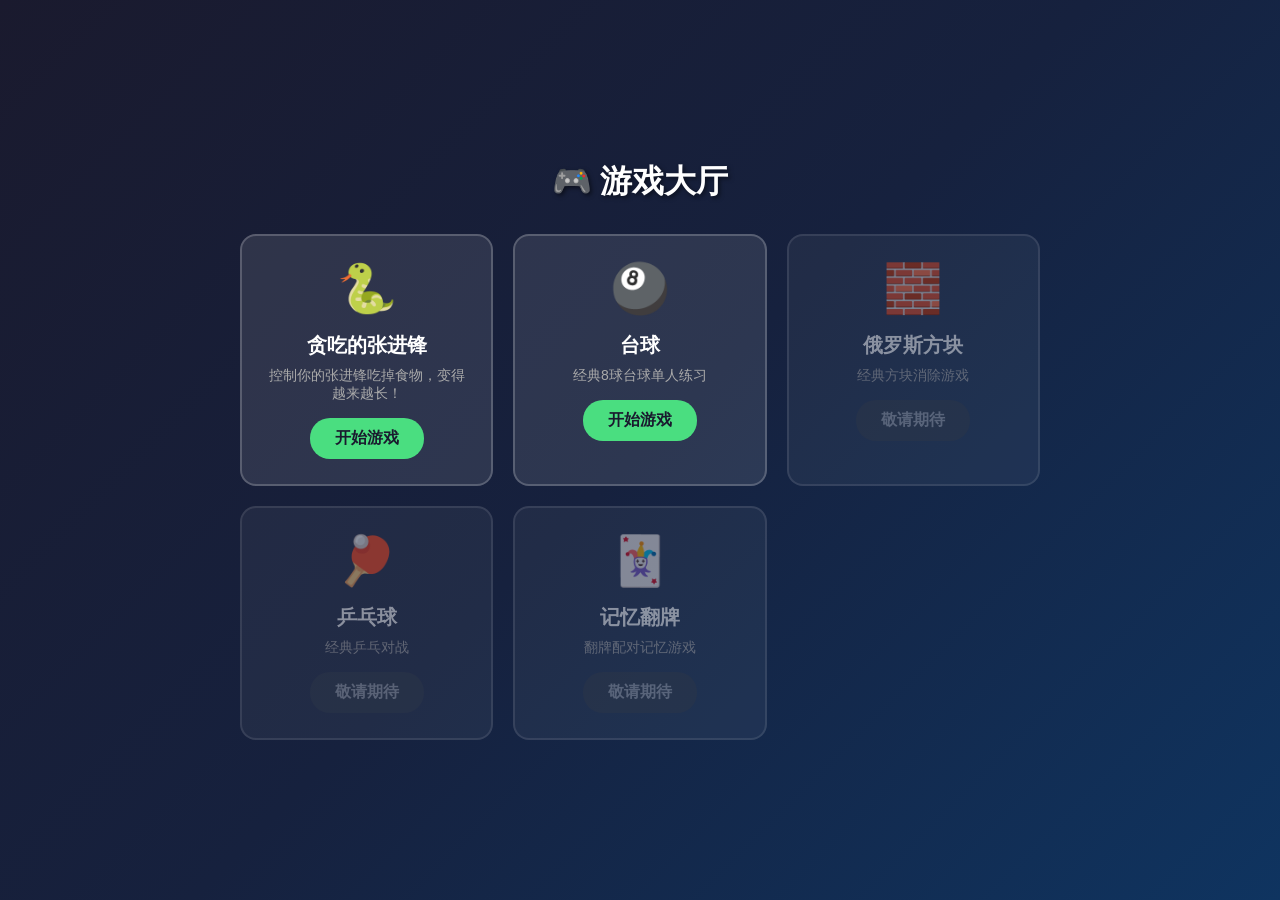
==== commit 96917812: "fix: restore game hub index page" ====
--- a/index.html
+++ b/index.html
@@ -2,670 +2,154 @@
 <html lang="zh-CN">
 <head>
     <meta charset="UTF-8">
-    <meta name="viewport" content="width=device-width, initial-scale=1.0, maximum-scale=1.0, user-scalable=no">
-    <title>贪吃的张进锋大作战</title>
+    <meta name="viewport" content="width=device-width, initial-scale=1.0, user-scalable=no">
+    <title>游戏大厅 - 小游戏集合</title>
     <style>
         * {
             margin: 0;
             padding: 0;
             box-sizing: border-box;
-            touch-action: manipulation;
         }
-
+        
         body {
-            font-family: 'Segoe UI', 'PingFang SC', sans-serif;
-            background: linear-gradient(135deg, #f5f5f5 0%, #e0e0e0 100%);
+            font-family: 'Segoe UI', sans-serif;
             min-height: 100vh;
             display: flex;
             flex-direction: column;
             align-items: center;
             justify-content: center;
-            overflow: hidden;
-            padding: 10px;
+            padding: 20px;
+            background: linear-gradient(135deg, #1a1a2e 0%, #16213e 50%, #0f3460 100%);
         }
-
+        
+        h1 {
+            color: #fff;
+            font-size: 32px;
+            margin-bottom: 30px;
+            text-align: center;
+            text-shadow: 2px 2px 4px rgba(0,0,0,0.5);
+        }
+        
         .game-container {
-            display: flex;
-            flex-direction: column;
-            align-items: center;
-            gap: 15px;
             width: 100%;
-            max-width: 400px;
+            max-width: 800px;
         }
-
-        .header {
+        
+        .game-menu {
+            display: grid;
+            grid-template-columns: repeat(auto-fit, minmax(200px, 1fr));
+            gap: 20px;
+        }
+        
+        .game-card {
+            background: rgba(255,255,255,0.1);
+            border: 2px solid rgba(255,255,255,0.2);
+            border-radius: 16px;
+            padding: 25px;
             text-align: center;
+            transition: all 0.3s;
+            cursor: pointer;
+            text-decoration: none;
             color: #fff;
         }
-
-        .header h1 {
-            font-size: 28px;
-            color: #333;
-            margin-bottom: 5px;
+        
+        .game-card:hover {
+            transform: translateY(-5px);
+            border-color: #4ade80;
+            box-shadow: 0 10px 30px rgba(74,222,128,0.3);
         }
-
-        .score-board {
-            display: flex;
-            gap: 30px;
-            font-size: 18px;
-            color: #ccc;
+        
+        .game-card.disabled {
+            opacity: 0.5;
+            cursor: not-allowed;
         }
-
-        .score-board span {
-            color: #27ae60;
+        
+        .game-card.disabled:hover {
+            transform: none;
+            border-color: rgba(255,255,255,0.2);
+            box-shadow: none;
+        }
+        
+        .game-icon {
+            font-size: 48px;
+            margin-bottom: 15px;
+        }
+        
+        .game-card h3 {
+            font-size: 20px;
+            margin-bottom: 8px;
+        }
+        
+        .game-card p {
+            font-size: 14px;
+            color: #aaa;
+            margin-bottom: 15px;
+        }
+        
+        .play-btn {
+            display: inline-block;
+            background: #4ade80;
+            color: #1a1a2e;
+            padding: 10px 25px;
+            border-radius: 20px;
             font-weight: bold;
+            transition: background 0.3s;
         }
-
-        .game-wrapper {
-            position: relative;
-            background: #fff;
-            border-radius: 15px;
-            padding: 10px;
-            box-shadow: 0 0 20px rgba(0,0,0,0.1);
+        
+        .game-card:hover .play-btn {
+            background: #22c55e;
         }
-
-        #gameCanvas {
-            display: block;
-            background: #ffffff;
-            border: 3px solid #333;
-            border-radius: 10px;
-        }
-
-        .start-screen, .game-over-screen {
-            position: absolute;
-            top: 0;
-            left: 0;
-            right: 0;
-            bottom: 0;
-            background: rgba(255, 255, 255, 0.95);
-            display: flex;
-            flex-direction: column;
-            align-items: center;
-            justify-content: center;
-            border-radius: 10px;
-            color: #333;
-            text-align: center;
-            padding: 20px;
-        }
-
-        .start-screen h2, .game-over-screen h2 {
-            font-size: 32px;
-            color: #27ae60;
-            margin-bottom: 20px;
-        }
-
-        .start-screen p, .game-over-screen p {
-            font-size: 18px;
-            color: #666;
-            margin-bottom: 30px;
-        }
-
-        .final-score {
-            font-size: 48px;
-            color: #27ae60;
+        
+        .coming-soon {
+            display: inline-block;
+            background: #374151;
+            color: #9ca3af;
+            padding: 10px 25px;
+            border-radius: 20px;
             font-weight: bold;
-            margin: 20px 0;
-        }
-
-        .btn {
-            background: linear-gradient(135deg, #27ae60 0%, #219653 100%);
-            color: #fff;
-            border: none;
-            padding: 15px 40px;
-            font-size: 20px;
-            font-weight: bold;
-            border-radius: 30px;
-            cursor: pointer;
-            box-shadow: 0 5px 15px rgba(39, 174, 96, 0.4);
-            transition: transform 0.2s, box-shadow 0.2s;
-        }
-
-        .btn:active {
-            transform: scale(0.95);
-            box-shadow: 0 2px 10px rgba(39, 174, 96, 0.3);
-        }
-
-        .controls {
-            display: grid;
-            grid-template-columns: repeat(3, 1fr);
-            gap: 10px;
-            width: 260px;
-            margin: 15px auto 0;
-        }
-
-        .control-btn {
-            width: 80px;
-            height: 80px;
-            background: rgba(0, 255, 136, 0.2);
-            border: 3px solid #00ff88;
-            border-radius: 20px;
-            color: #00ff88;
-            font-size: 32px;
-            display: flex;
-            align-items: center;
-            justify-content: center;
-            cursor: pointer;
-            transition: all 0.2s;
-            user-select: none;
-            -webkit-tap-highlight-color: transparent;
-        }
-
-        .control-btn:active {
-            background: rgba(0, 255, 136, 0.3);
-            transform: scale(0.95);
-        }
-
-        .control-btn.up { grid-column: 2; }
-        .control-btn.left { grid-column: 1; grid-row: 2; }
-        .control-btn.down { grid-column: 2; grid-row: 2; }
-        .control-btn.right { grid-column: 3; grid-row: 2; }
-
-        .tips { font-size: 18px;
-            color: #666;
-            font-size: 14px;
-            text-align: center;
-            margin-top: 10px;
-        }
-
-        .hidden {
-            display: none !important;
-        }
-
-        @keyframes pulse {
-            0%, 100% { opacity: 1; }
-            50% { opacity: 0.5; }
-        }
-
-        .loading {
-            animation: pulse 1.5s infinite;
         }
     </style>
 </head>
 <body>
+    <h1>🎮 游戏大厅</h1>
+    
     <div class="game-container">
-        <div class="header">
-            <h1>🐍 贪吃的张进锋大作战</h1>
-            <div class="score-board">
-                <div>得分: <span id="score">0</span></div>
-                <div>最高: <span id="highScore">0</span></div>
-                <div style="margin-left:15px;">
-                    <label style="color:#666;font-size:14px;cursor:pointer;">
-                        <input type="checkbox" id="autoMode" onchange="toggleAutoMode(this.checked)" style="width:16px;height:16px;"> 自动挂机
-                    </label>
-                </div>
+        <div class="game-menu">
+            <a href="snake.html" class="game-card">
+                <div class="game-icon">🐍</div>
+                <h3>贪吃的张进锋</h3>
+                <p>控制你的张进锋吃掉食物，变得越来越长！</p>
+                <span class="play-btn">开始游戏</span>
+            </a>
+            
+            <a href="pool.html" class="game-card">
+                <div class="game-icon">🎱</div>
+                <h3>台球</h3>
+                <p>经典8球台球单人练习</p>
+                <span class="play-btn">开始游戏</span>
+            </a>
+            
+            <div class="game-card disabled">
+                <div class="game-icon">🧱</div>
+                <h3>俄罗斯方块</h3>
+                <p>经典方块消除游戏</p>
+                <span class="coming-soon">敬请期待</span>
+            </div>
+            
+            <div class="game-card disabled">
+                <div class="game-icon">🏓</div>
+                <h3>乒乓球</h3>
+                <p>经典乒乓对战</p>
+                <span class="coming-soon">敬请期待</span>
+            </div>
+            
+            <div class="game-card disabled">
+                <div class="game-icon">🃏</div>
+                <h3>记忆翻牌</h3>
+                <p>翻牌配对记忆游戏</p>
+                <span class="coming-soon">敬请期待</span>
             </div>
         </div>
-
-        <div class="game-wrapper">
-            <canvas id="gameCanvas"></canvas>
-            
-            <div class="start-screen" id="startScreen">
-                <img src="https://raw.githubusercontent.com/ciccicicii/snake-game/main/images/avatar.jpg" alt="张进锋" style="width:150px;border-radius:50%;margin-bottom:20px;border:3px solid #27ae60;">
-                <h2>开始游戏</h2>
-                <p>点击按键控制你的张进锋移动</p>
-                <button class="btn" onclick="startGame()">开始</button>
-            </div>
-
-            <div class="game-over-screen hidden" id="gameOverScreen">
-                <h2>游戏结束</h2>
-                <p>最终得分</p>
-                <div class="final-score" id="finalScore">0</div>
-                <button class="btn" onclick="startGame()">再来一局</button>
-            </div>
-        </div>
-
-        <div class="controls">
-            <button class="control-btn up" onclick="changeDirection('up')">⬆️</button>
-            <button class="control-btn left" onclick="changeDirection('left')">⬅️</button>
-            <button class="control-btn down" onclick="changeDirection('down')">⬇️</button>
-            <button class="control-btn right" onclick="changeDirection('right')">➡️</button>
-        </div>
-
-        <div class="tips">点击屏幕上方按钮或使用键盘控制</div>
     </div>
-
-    <script>
-        const canvas = document.getElementById('gameCanvas');
-        const ctx = canvas.getContext('2d');
-        
-        // 游戏配置
-        const GRID_SIZE = 20;
-        let GRID_COUNT = 18;
-        
-        // 调整画布大小
-        function resizeCanvas() {
-            const maxSize = Math.min(window.innerWidth - 40, 360);
-            canvas.width = maxSize;
-            canvas.height = maxSize;
-            GRID_COUNT = Math.floor(maxSize / GRID_SIZE);
-        }
-        
-        resizeCanvas();
-        window.addEventListener('resize', resizeCanvas);
-        
-        // 游戏状态
-        let snake = [];
-        let food = {};
-        let direction = 'right';
-        let nextDirection = 'right';
-        let score = 0;
-        let combo = 0; // 连击计数器
-        let highScore = localStorage.getItem('snakeHighScore') || 0;
-        let gameLoop = null;
-        let gameSpeed = 250;
-        let isGameRunning = false;
-        let autoMode = false; // 作弊模式
-        let autoLoop = null; // 自动模式定时器
-        
-        // BFS 寻路算法
-        function findPath() {
-            const head = snake[0];
-            const target = food;
-            
-            // BFS
-            const queue = [{ x: head.x, y: head.y, path: [] }];
-            const visited = new Set();
-            visited.add(`${head.x},${head.y}`);
-            
-            while (queue.length > 0) {
-                const current = queue.shift();
-                
-                if (current.x === target.x && current.y === target.y) {
-                    return current.path[0]; // 返回第一步
-                }
-                
-                // 四个方向
-                const directions = [
-                    { dx: 0, dy: -1, dir: 'up' },
-                    { dx: 0, dy: 1, dir: 'down' },
-                    { dx: -1, dy: 0, dir: 'left' },
-                    { dx: 1, dy: 0, dir: 'right' }
-                ];
-                
-                for (const d of directions) {
-                    const nx = current.x + d.dx;
-                    const ny = current.y + d.dy;
-                    const key = `${nx},${ny}`;
-                    
-                    // 检查边界
-                    if (nx < 0 || nx >= GRID_COUNT || ny < 0 || ny >= GRID_COUNT) continue;
-                    
-                    // 检查是否撞到自己
-                    if (snake.some(s => s.x === nx && s.y === ny)) continue;
-                    
-                    // 检查是否访问过（但路径很短时可以走自己的尾巴）
-                    if (visited.has(key)) continue;
-                    
-                    visited.add(key);
-                    queue.push({
-                        x: nx,
-                        y: ny,
-                        path: [...current.path, d.dir]
-                    });
-                }
-            }
-            
-            return null; // 没找到路径
-        }
-        
-        // 自动模式移动
-        function autoMove() {
-            if (!autoMode || !isGameRunning) return;
-            
-            const nextDir = findPath();
-            if (nextDir) {
-                // 不能直接掉头
-                const opposites = { 'up': 'down', 'down': 'up', 'left': 'right', 'right': 'left' };
-                if (opposites[nextDir] !== direction) {
-                    nextDirection = nextDir;
-                }
-            }
-        }
-        
-        // 显示最高分
-        document.getElementById('highScore').textContent = highScore;
-        
-        // 初始化蛇
-        function initSnake() {
-            snake = [
-                { x: 5, y: Math.floor(GRID_COUNT / 2) },
-                { x: 4, y: Math.floor(GRID_COUNT / 2) },
-                { x: 3, y: Math.floor(GRID_COUNT / 2) }
-            ];
-        }
-        
-        // 生成食物
-        function generateFood() {
-            let validPosition = false;
-            while (!validPosition) {
-                food = {
-                    x: Math.floor(Math.random() * GRID_COUNT),
-                    y: Math.floor(Math.random() * GRID_COUNT)
-                };
-                validPosition = !snake.some(segment => 
-                    segment.x === food.x && segment.y === food.y
-                );
-            }
-        }
-        
-        // 绘制游戏
-        function draw() {
-            // 清空画布
-            ctx.fillStyle = '#ffffff';
-            ctx.fillRect(0, 0, canvas.width, canvas.height);
-            
-            // 绘制网格
-            ctx.strokeStyle = '#eee';
-            for (let i = 0; i <= GRID_COUNT; i++) {
-                ctx.beginPath();
-                ctx.moveTo(i * GRID_SIZE, 0);
-                ctx.lineTo(i * GRID_SIZE, canvas.height);
-                ctx.stroke();
-                ctx.beginPath();
-                ctx.moveTo(0, i * GRID_SIZE);
-                ctx.lineTo(canvas.width, i * GRID_SIZE);
-                ctx.stroke();
-            }
-            
-            // 绘制食物
-            const foodGradient = ctx.createRadialGradient(
-                food.x * GRID_SIZE + GRID_SIZE / 2,
-                food.y * GRID_SIZE + GRID_SIZE / 2,
-                0,
-                food.x * GRID_SIZE + GRID_SIZE / 2,
-                food.y * GRID_SIZE + GRID_SIZE / 2,
-                GRID_SIZE / 2
-            );
-            foodGradient.addColorStop(0, '#e74c3c');
-            foodGradient.addColorStop(1, '#c0392b');
-            ctx.fillStyle = foodGradient;
-            ctx.beginPath();
-            ctx.arc(
-                food.x * GRID_SIZE + GRID_SIZE / 2,
-                food.y * GRID_SIZE + GRID_SIZE / 2,
-                GRID_SIZE / 2 - 2,
-                0,
-                Math.PI * 2
-            );
-            ctx.fill();
-            
-            // 绘制蛇
-            snake.forEach((segment, index) => {
-                const isHead = index === 0;
-                const alpha = 1 - (index / snake.length) * 0.3;
-                
-                if (isHead) {
-                    ctx.fillStyle = '#27ae60';
-                    ctx.shadowColor = '#27ae60';
-                    ctx.shadowBlur = 5;
-                } else {
-                    ctx.fillStyle = `rgba(39, 174, 96, ${alpha})`;
-                    ctx.shadowBlur = 0;
-                }
-                
-                ctx.beginPath();
-                ctx.roundRect(
-                    segment.x * GRID_SIZE + 1,
-                    segment.y * GRID_SIZE + 1,
-                    GRID_SIZE - 2,
-                    GRID_SIZE - 2,
-                    5
-                );
-                ctx.fill();
-                ctx.shadowBlur = 0;
-            });
-        }
-        
-        // 更新游戏状态
-        function update() {
-            direction = nextDirection;
-            
-            const head = { ...snake[0] };
-            
-            switch (direction) {
-                case 'up': head.y--; break;
-                case 'down': head.y++; break;
-                case 'left': head.x--; break;
-                case 'right': head.x++; break;
-            }
-            
-            // 撞墙检测
-            if (head.x < 0 || head.x >= GRID_COUNT || head.y < 0 || head.y >= GRID_COUNT) {
-                gameOver();
-                return;
-            }
-            
-            // 撞自己检测
-            if (snake.some(segment => segment.x === head.x && segment.y === head.y)) {
-                gameOver();
-                return;
-            }
-            
-            snake.unshift(head);
-            
-            // 吃到食物
-            if (head.x === food.x && head.y === food.y) {
-                score += 10;
-                combo++; // 连击+1
-                document.getElementById('score').textContent = score;
-                
-                // 显示特效
-                showAvatarEffect();
-                
-                // 每50分加速
-                if (score % 100 === 0 && gameSpeed > 80) {
-                    gameSpeed -= 5;
-                    clearInterval(gameLoop);
-                    gameLoop = setInterval(gameStep, gameSpeed);
-                }
-                
-                generateFood();
-            } else {
-                snake.pop();
-            }
-            
-            draw();
-        }
-        
-        // 单步游戏
-        function gameStep() {
-            update();
-        }
-        
-        // 头像特效
-        function showAvatarEffect() {
-            // 连击文字 - 改成从1开始显示
-            const texts = {
-                1: 'Nice!',
-                2: 'man!',
-                3: 'Mamba out',
-                4: 'what can I say?',
-                5: 'This is absolutely crazy!'
-            };
-            
-            const text = texts[combo] || '';
-            
-            const container = document.createElement('div');
-            container.style.cssText = 'position:fixed;top:0;left:0;right:0;bottom:0;display:flex;flex-direction:column;align-items:center;justify-content:center;z-index:9999;pointer-events:none;';
-            
-            const avatar = document.createElement('img');
-            avatar.src = 'https://raw.githubusercontent.com/ciccicicii/snake-game/main/images/avatar.jpg';
-            avatar.style.cssText = 'width:0;border-radius:50%;border:6px solid #27ae60;box-shadow:0 0 50px #27ae60;';
-            
-            container.appendChild(avatar);
-            
-            if (text) {
-                const textDiv = document.createElement('div');
-                textDiv.textContent = text;
-                textDiv.style.cssText = 'color:#fff;font-size:32px;font-weight:bold;margin-top:15px;text-shadow:2px 2px 4px rgba(0,0,0,0.8);font-family:Arial,sans-serif;';
-                container.appendChild(textDiv);
-            }
-            
-            document.body.appendChild(container);
-            
-            // 动画效果 - 头像出现
-            setTimeout(() => {
-                avatar.style.transition = 'all 0.15s ease-out';
-                avatar.style.width = '180px';
-            }, 10);
-            
-            // 文字显示
-            if (text) {
-                setTimeout(() => {
-                    textDiv.style.transition = 'all 0.15s ease-out';
-                    textDiv.style.transform = 'scale(1.1)';
-                }, 100);
-            }
-            
-            // 消失
-            setTimeout(() => {
-                avatar.style.transition = 'all 0.3s ease-in';
-                avatar.style.width = '250px';
-                avatar.style.opacity = '0';
-                if (text) {
-                    textDiv.style.transition = 'all 0.3s ease-in';
-                    textDiv.style.opacity = '0';
-                }
-            }, 600);
-            
-            setTimeout(() => {
-                container.remove();
-            }, 1000);
-        }
-        
-        // 开始游戏
-        function startGame() {
-            document.getElementById('startScreen').classList.add('hidden');
-            document.getElementById('gameOverScreen').classList.add('hidden');
-            
-            initSnake();
-            generateFood();
-            score = 0;
-            combo = 0;
-            gameSpeed = 180;
-            direction = 'right';
-            nextDirection = 'right';
-            document.getElementById('score').textContent = score;
-            
-            // 获取自动模式状态
-            autoMode = document.getElementById('autoMode').checked;
-            
-            if (gameLoop) clearInterval(gameLoop);
-            gameLoop = setInterval(gameStep, gameSpeed);
-            isGameRunning = true;
-            
-            // 启动自动移动
-            if (autoLoop) clearInterval(autoLoop);
-            if (autoMode) {
-                autoLoop = setInterval(autoMove, 100);
-            }
-            
-            draw();
-        }
-        
-        // 切换自动模式
-        function toggleAutoMode(enabled) {
-            autoMode = enabled;
-            if (enabled && isGameRunning) {
-                if (autoLoop) clearInterval(autoLoop);
-                autoLoop = setInterval(autoMove, 100);
-            } else if (!enabled && autoLoop) {
-                clearInterval(autoLoop);
-            }
-        }
-            
-        
-        // 游戏结束
-        function gameOver() {
-            isGameRunning = false;
-            clearInterval(gameLoop);
-            if (autoLoop) clearInterval(autoLoop);
-            combo = 0; // 重置连击
-            
-            if (score > highScore) {
-                highScore = score;
-                localStorage.setItem('snakeHighScore', highScore);
-                document.getElementById('highScore').textContent = highScore;
-            }
-            
-            document.getElementById('finalScore').textContent = score;
-            document.getElementById('gameOverScreen').classList.remove('hidden');
-        }
-        
-        // 改变方向
-        function changeDirection(dir) {
-            if (!isGameRunning) return;
-            
-            const opposites = {
-                'up': 'down',
-                'down': 'up',
-                'left': 'right',
-                'right': 'left'
-            };
-            
-            if (opposites[dir] !== direction) {
-                nextDirection = dir;
-            }
-        }
-        
-        // 键盘控制
-        document.addEventListener('keydown', (e) => {
-            if (!isGameRunning) return;
-            
-            const keyMap = {
-                'ArrowUp': 'up',
-                'ArrowDown': 'down',
-                'ArrowLeft': 'left',
-                'ArrowRight': 'right',
-                'w': 'up',
-                's': 'down',
-                'a': 'left',
-                'd': 'right'
-            };
-            
-            const dir = keyMap[e.key];
-            if (dir) {
-                e.preventDefault();
-                changeDirection(dir);
-            }
-        });
-        
-        // 触摸滑动控制
-        let touchStartX = 0;
-        let touchStartY = 0;
-        
-        canvas.addEventListener('touchstart', (e) => {
-            touchStartX = e.touches[0].clientX;
-            touchStartY = e.touches[0].clientY;
-        });
-        
-        canvas.addEventListener('touchend', (e) => {
-            if (!isGameRunning) return;
-            
-            const touchEndX = e.changedTouches[0].clientX;
-            const touchEndY = e.changedTouches[0].clientY;
-            
-            const diffX = touchEndX - touchStartX;
-            const diffY = touchEndY - touchStartY;
-            
-            const minSwipe = 30;
-            
-            if (Math.abs(diffX) > Math.abs(diffY)) {
-                if (diffX > minSwipe) changeDirection('right');
-                else if (diffX < -minSwipe) changeDirection('left');
-            } else {
-                if (diffY > minSwipe) changeDirection('down');
-                else if (diffY < -minSwipe) changeDirection('up');
-            }
-        });
-        
-        // 阻止默认触摸行为
-        document.addEventListener('touchmove', (e) => {
-            e.preventDefault();
-        }, { passive: false });
-        
-        // 初始化显示
-        draw();
-    </script>
 </body>
 </html>
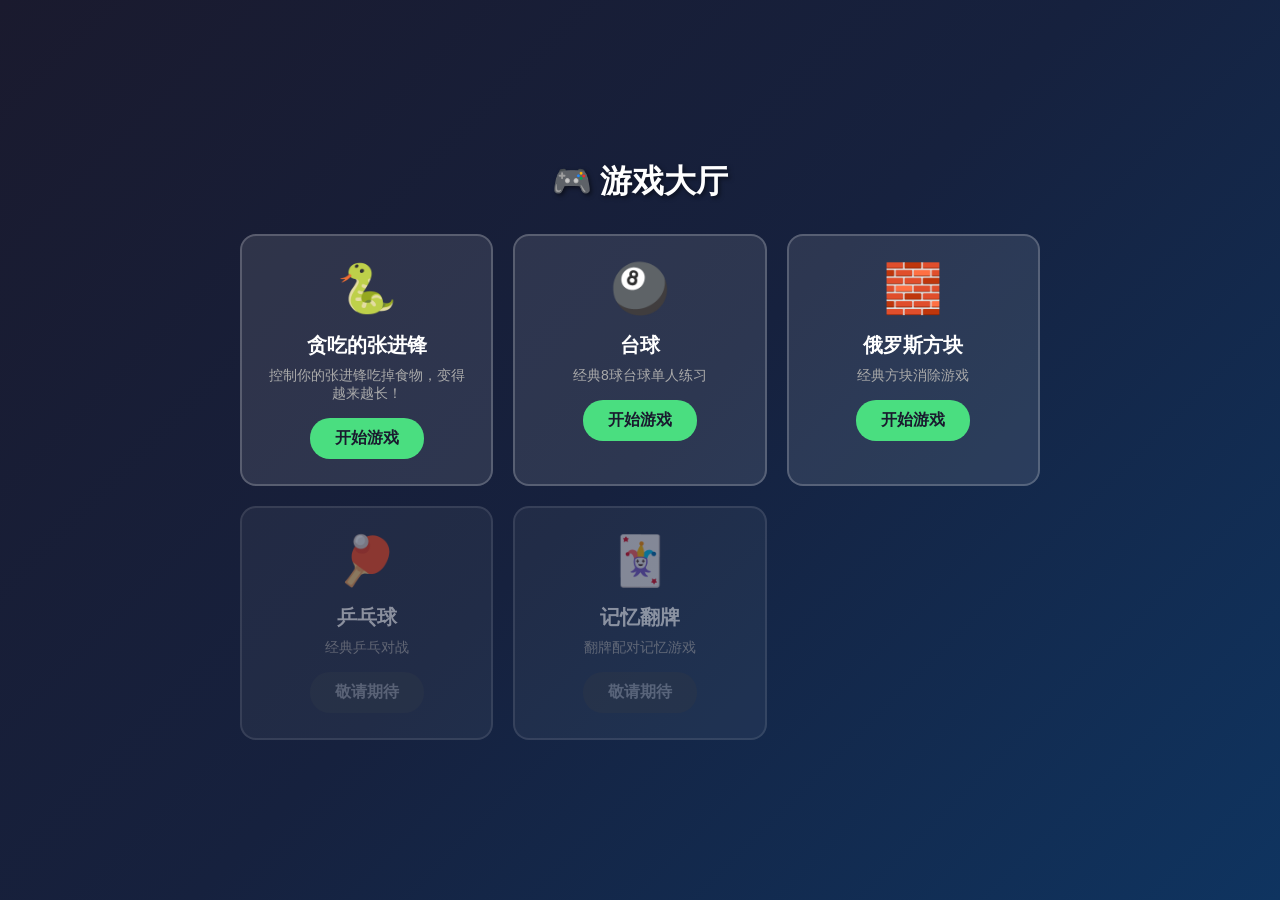
==== commit d7ca6e13: "feat: add Tetris game" ====
--- a/index.html
+++ b/index.html
@@ -129,12 +129,12 @@
                 <span class="play-btn">开始游戏</span>
             </a>
             
-            <div class="game-card disabled">
+            <a href="tetris.html" class="game-card">
                 <div class="game-icon">🧱</div>
                 <h3>俄罗斯方块</h3>
                 <p>经典方块消除游戏</p>
-                <span class="coming-soon">敬请期待</span>
-            </div>
+                <span class="play-btn">开始游戏</span>
+            </a>
             
             <div class="game-card disabled">
                 <div class="game-icon">🏓</div>
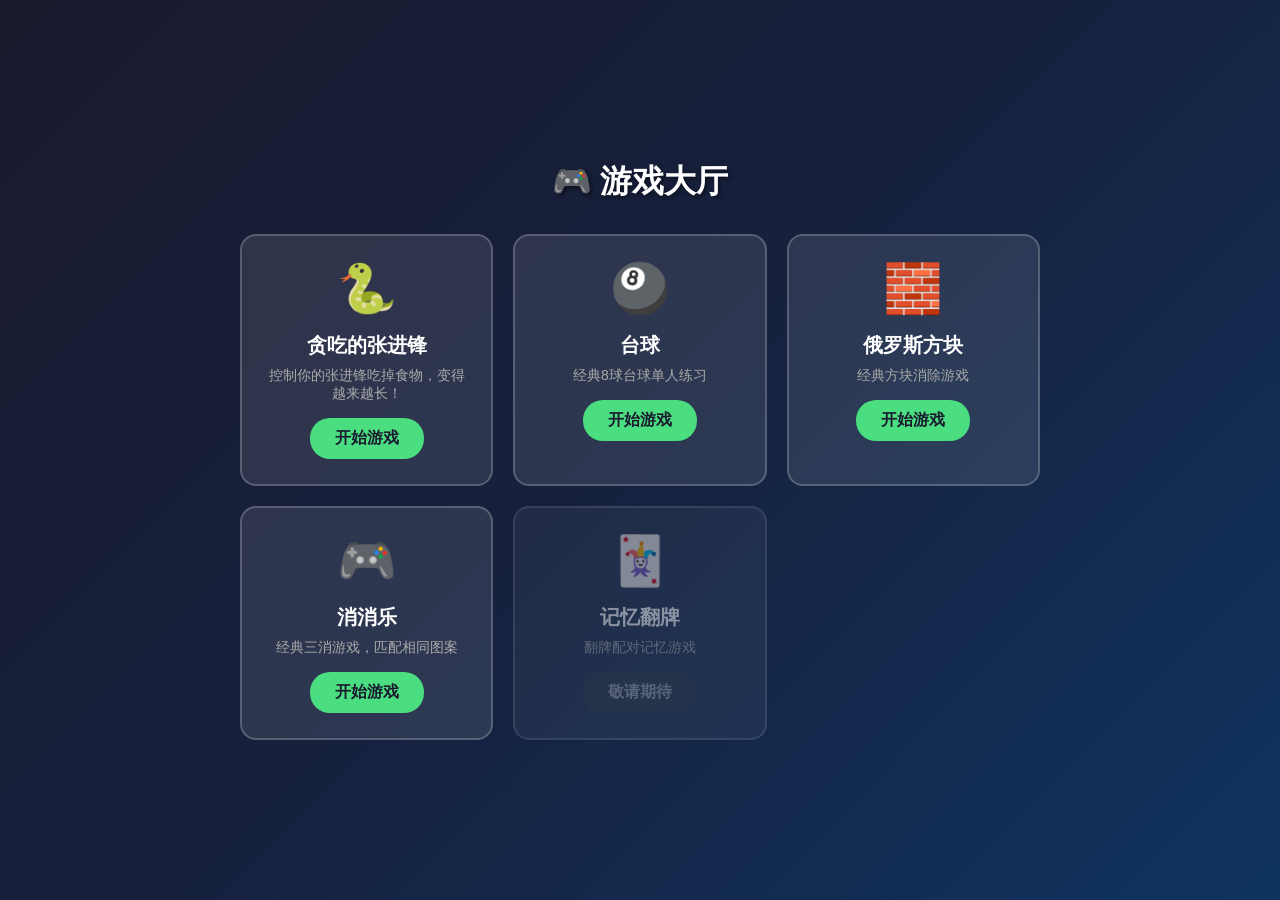
==== commit d8a1082b: "add: 消消乐游戏入口" ====
--- a/index.html
+++ b/index.html
@@ -136,12 +136,12 @@
                 <span class="play-btn">开始游戏</span>
             </a>
             
-            <div class="game-card disabled">
-                <div class="game-icon">🏓</div>
-                <h3>乒乓球</h3>
-                <p>经典乒乓对战</p>
-                <span class="coming-soon">敬请期待</span>
-            </div>
+            <a href="cutplay/menu.html" class="game-card">
+                <div class="game-icon">🎮</div>
+                <h3>消消乐</h3>
+                <p>经典三消游戏，匹配相同图案</p>
+                <span class="play-btn">开始游戏</span>
+            </a>
             
             <div class="game-card disabled">
                 <div class="game-icon">🃏</div>
